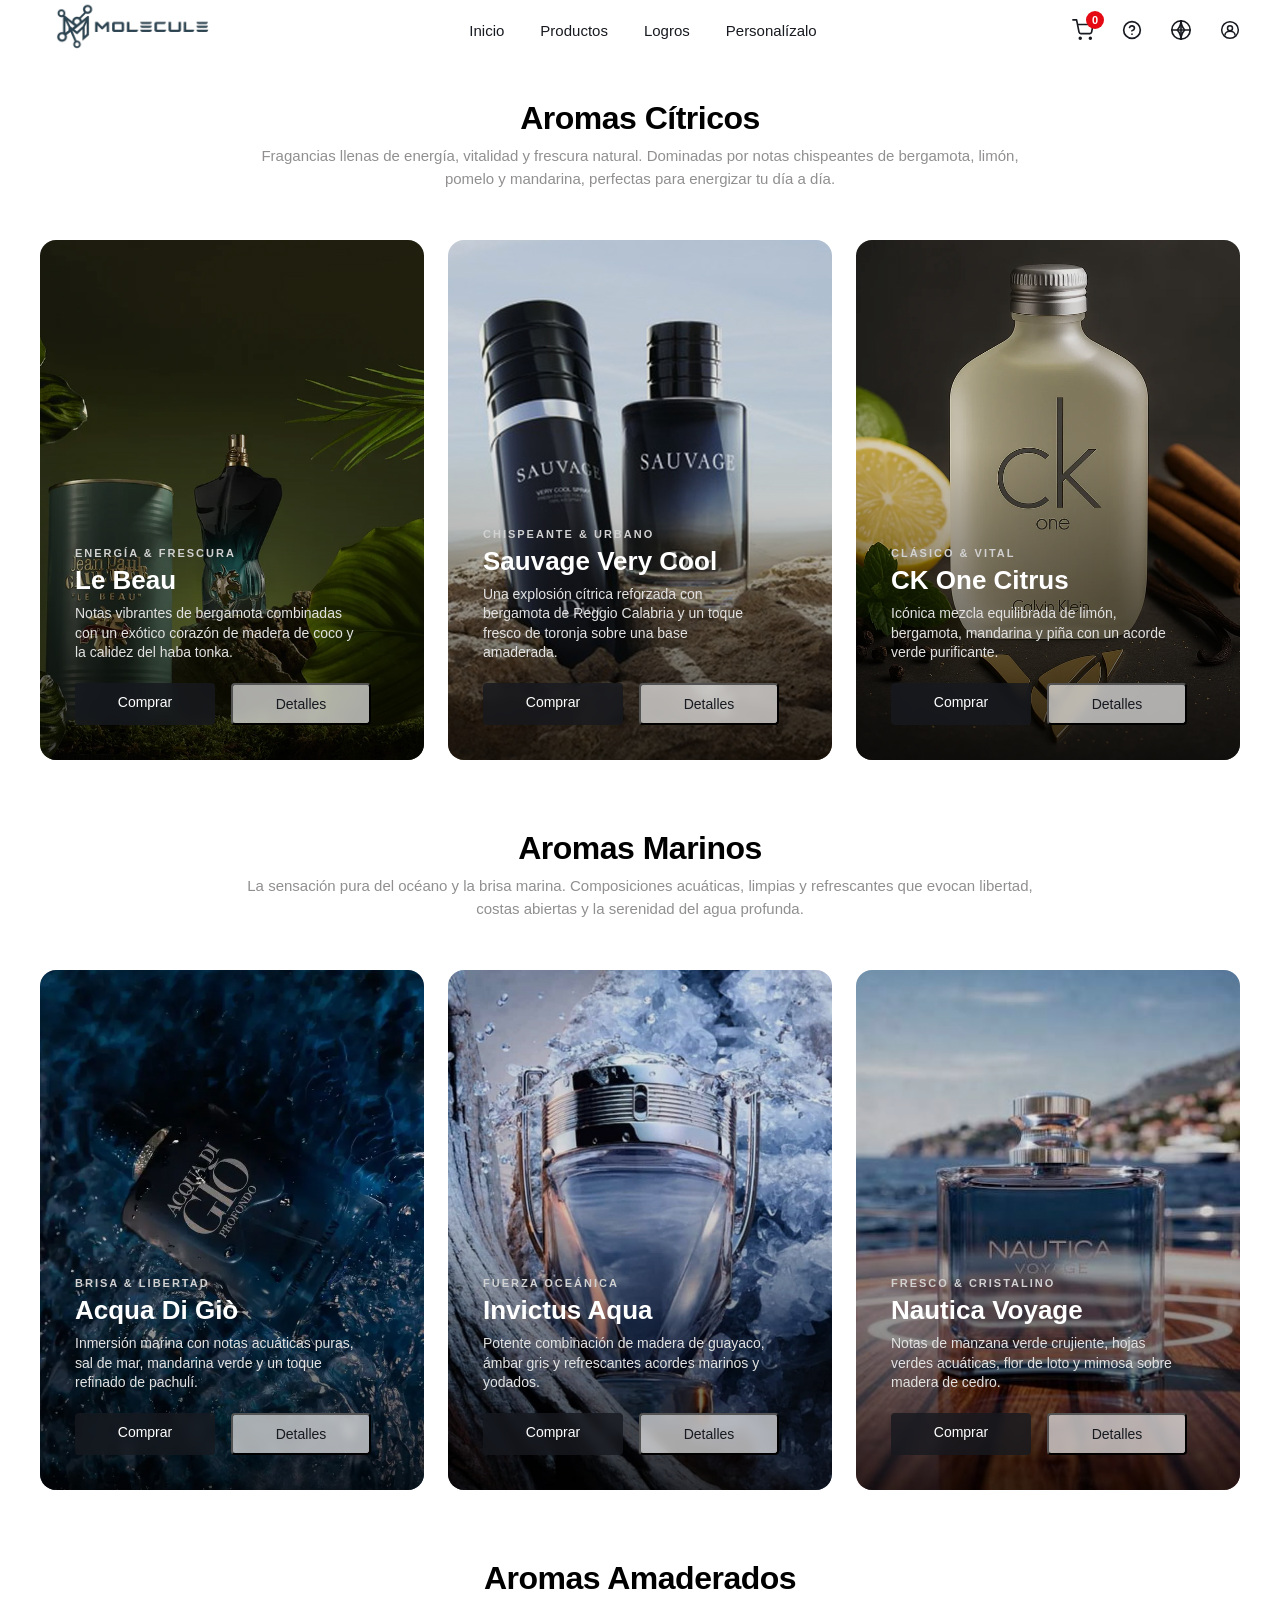
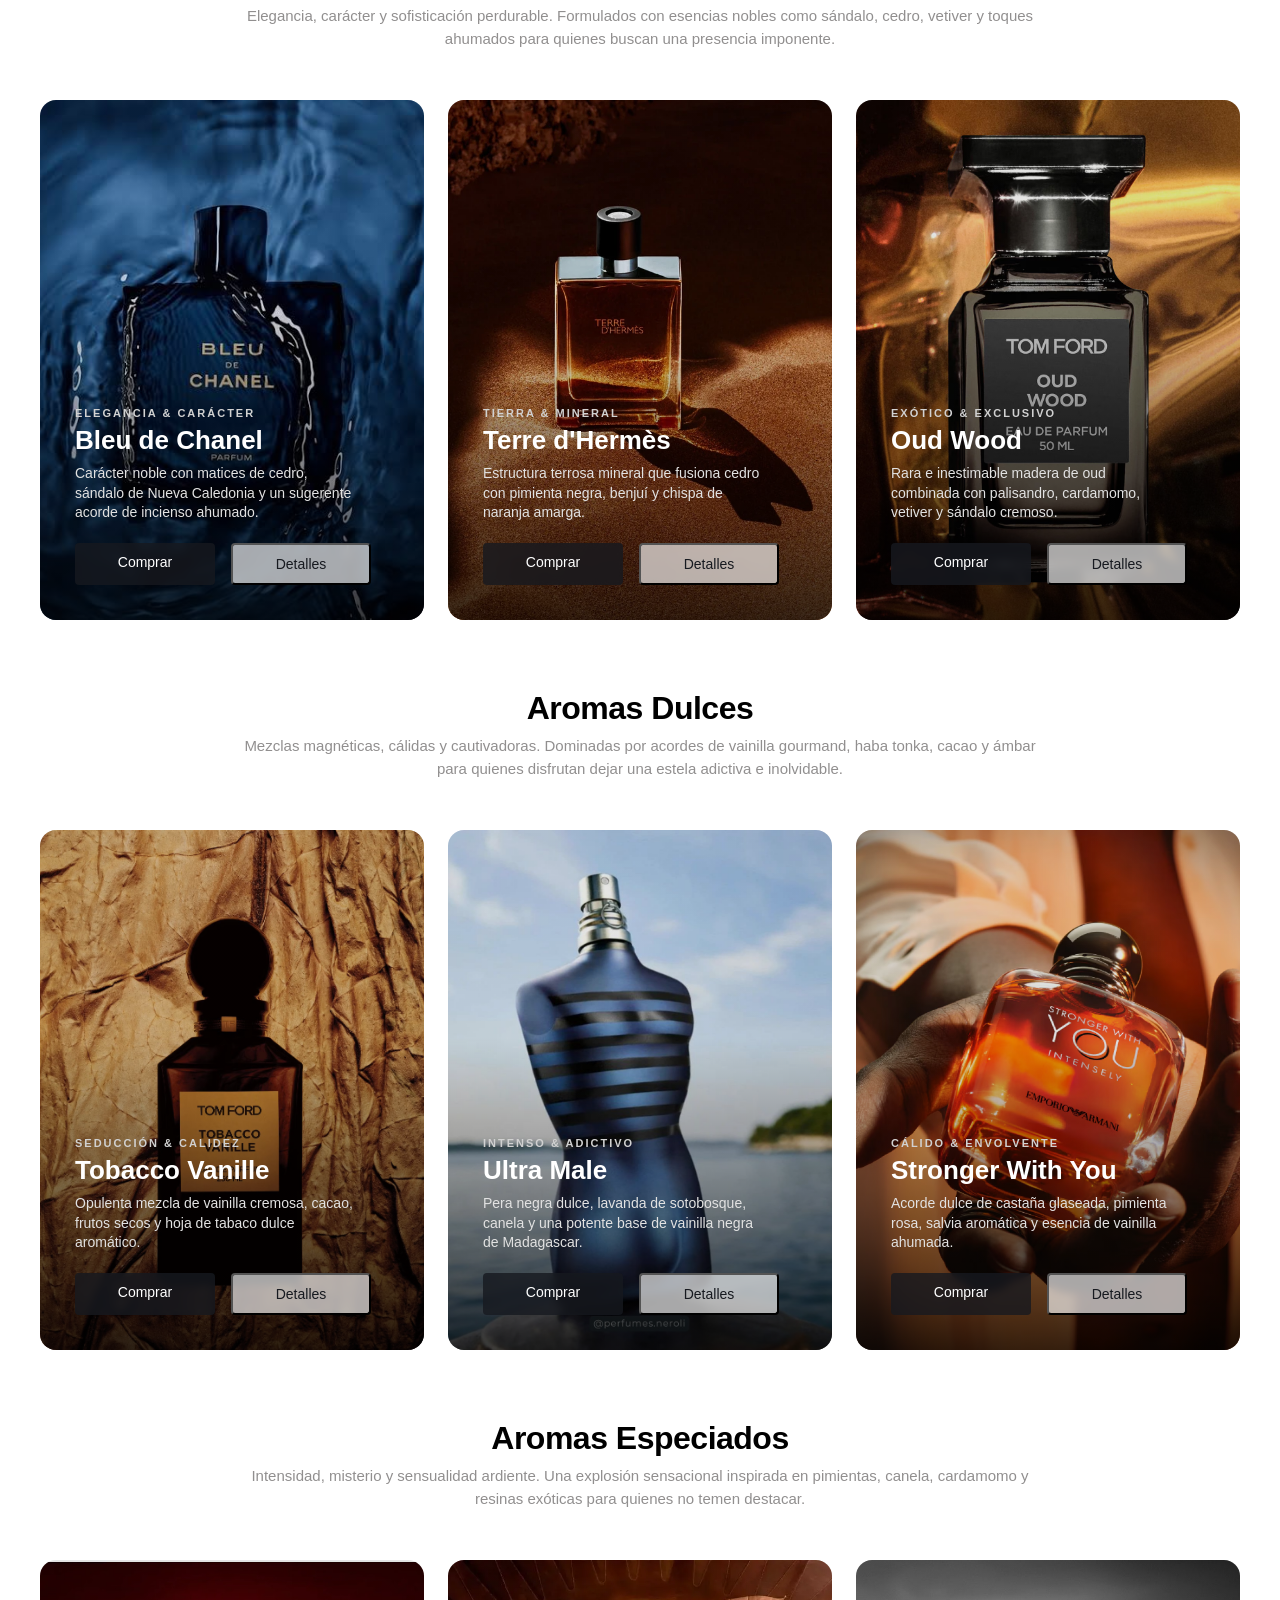
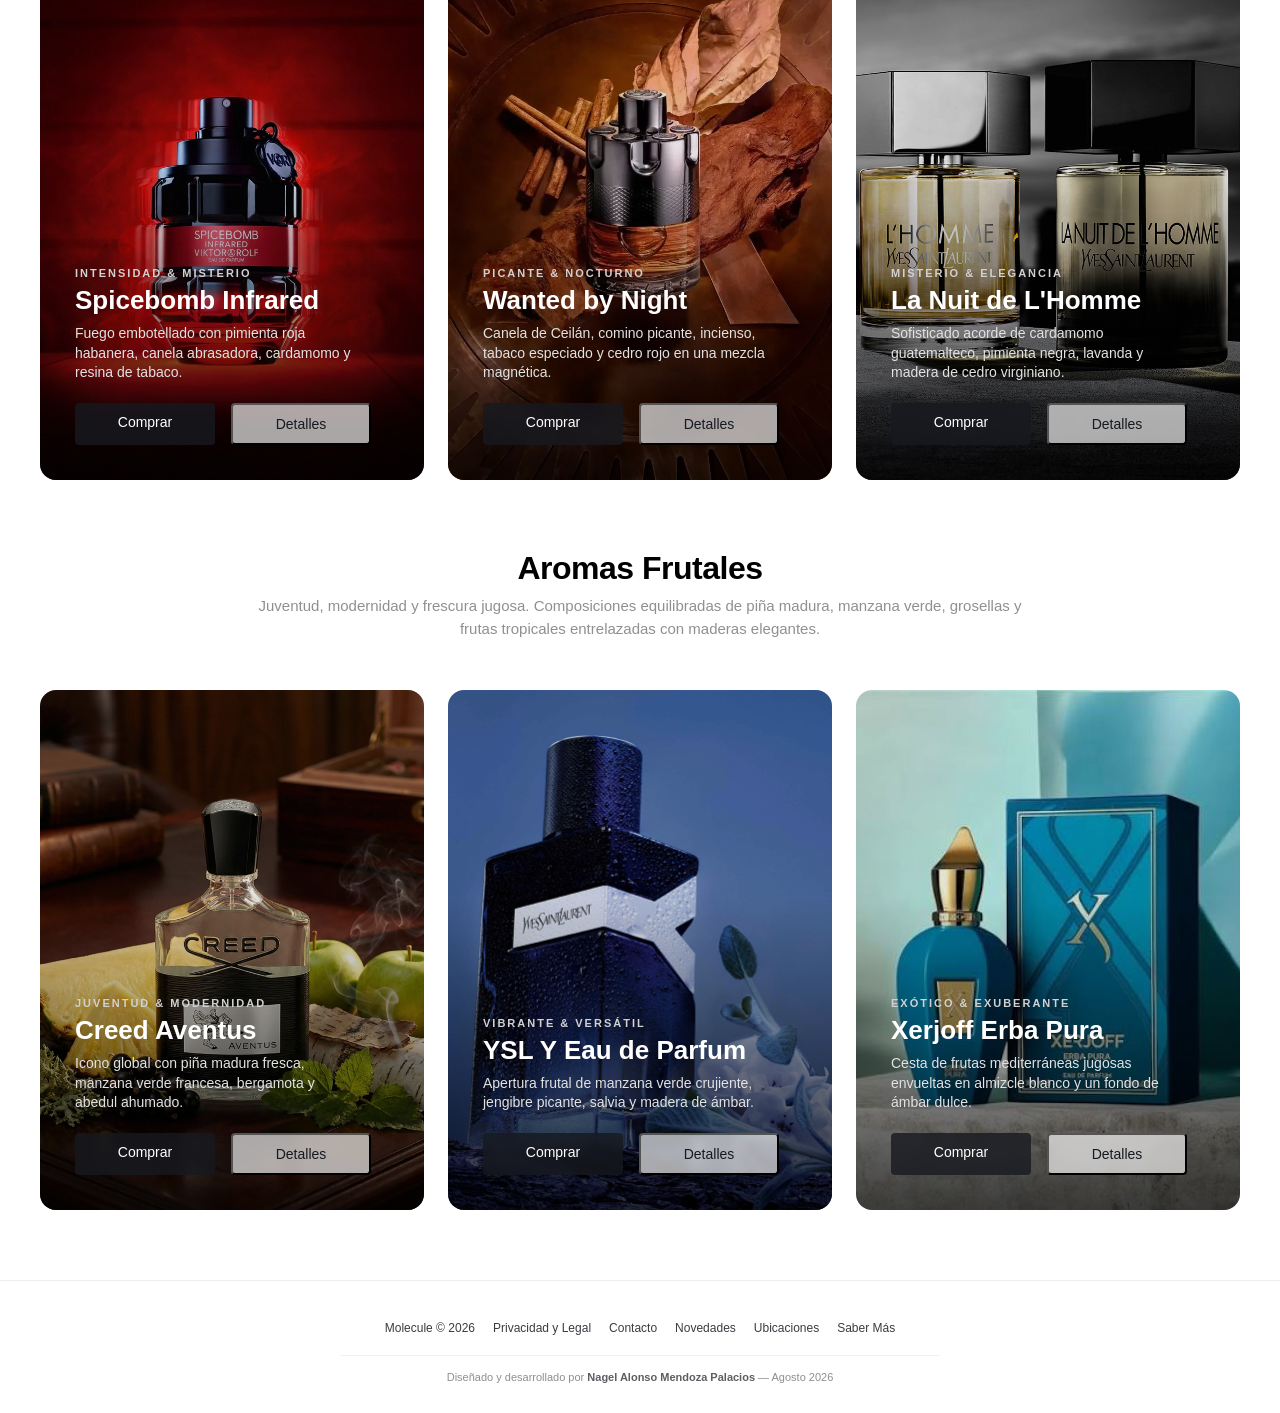
==== productos.html @ fddef4b3 "Add files via upload" ====
<!DOCTYPE html>
<html lang="es">
<head>
    <meta charset="UTF-8">
    <meta name="viewport" content="width=device-width, initial-scale=1.0">
    <title>Productos - Molecule</title>
    <link rel="stylesheet" href="styles.css">
</head>
<body>

<header class="navbar">
    <div class="logo-container">
        <a href="index.html">
            <img src="molecule2.png" alt="Mi Logo" class="logo-img">
        </a>
    </div>

    <nav class="nav-menu">
        <ul>
            <li><a href="index.html">Inicio</a></li>
            <li><a href="productos.html" class="active">Productos</a></li>
            <li><a href="index.html#logros">Logros</a></li>
            <li><a href="index.html#personalízalo">Personalízalo</a></li>
        </ul>
    </nav>

    <div class="navbar-icons">

        <button id="cartIconBtn" class="cart-icon-btn" title="Carrito de Compras">
            <svg viewBox="0 0 24 24" fill="none" stroke="currentColor" stroke-width="1.8" stroke-linecap="round" stroke-linejoin="round">
                <circle cx="9" cy="21" r="1"></circle>
                <circle cx="20" cy="21" r="1"></circle>
                <path d="M1 1h4l2.68 13.39a2 2 0 0 0 2 1.61h9.72a2 2 0 0 0 2-1.61L23 6H6"></path>
            </svg>
            <span id="cartCountBadge" class="cart-badge">0</span>
        </button>

        <a href="#ayuda" class="icon-link" title="Ayuda">
            <svg viewBox="0 0 24 24" fill="none" stroke="currentColor" stroke-width="2" stroke-linecap="round" stroke-linejoin="round">
                <circle cx="12" cy="12" r="10"/>
                <path d="M9.09 9a3 3 0 0 1 5.83 1c0 2-3 3-3 3"/>
                <line x1="12" y1="17" x2="12.01" y2="17"/>
            </svg>
        </a>
        
        <button id="langIconBtn" class="cart-icon-btn" title="Cambiar Idioma">
            <svg viewBox="0 0 24 24" fill="none" stroke="currentColor" stroke-width="1.8" stroke-linecap="round" stroke-linejoin="round">
                <circle cx="12" cy="12" r="10"/>
                <line x1="2" y1="12" x2="22" y2="12"/>
                <line x1="12" y1="2" x2="12" y2="22"/>
                <path d="M12 2a15.3 15.3 0 0 1-4 10 15.3 15.3 0 0 1 4 10"/>
                <path d="M12 2a15.3 15.3 0 0 0 4 10 15.3 15.3 0 0 0-4 10"/>
            </svg>
        </button>
        
        <a href="#cuenta" class="icon-link" title="Mi Cuenta">
            <svg viewBox="0 0 24 24" fill="none" stroke="currentColor" stroke-width="1.8" stroke-linecap="round">
                <circle cx="12" cy="12" r="10"/>
                <circle cx="12" cy="10" r="3"/>
                <path d="M6 18c0-2.5 2.5-4.5 6-4.5s6 2 6 4.5"/>
            </svg>
        </a>
    </div>
</header>

<main class="products-page-main">
    
    <!-- CATEGORÍA 1: CÍTRICOS -->
    <section class="products-section">
        <div class="section-title">
            <h2>Aromas Cítricos</h2>
            <p>Fragancias llenas de energía, vitalidad y frescura natural. Dominadas por notas chispeantes de bergamota, limón, pomelo y mandarina, perfectas para energizar tu día a día.</p>
        </div>

        <div class="products-grid-3">
            <div class="category-card">
                <img src="jpgee.webp" alt="Le Beau" class="card-img">
                <div class="card-content">
                    <span class="card-tag">Energía & Frescura</span>
                    <h3>Le Beau</h3>
                    <p>Notas vibrantes de bergamota combinadas con un exótico corazón de madera de coco y la calidez del haba tonka.</p>
                    <div class="card-buttons">
                        <a href="#comprar" class="btn btn-primary">Comprar</a>
                        <button class="btn btn-secondary js-details-btn">Detalles</button>
                    </div>
                </div>
                <div class="card-details-content">
                    <span class="card-tag">Especificaciones Técnicas</span>
                    <h3>Le Beau</h3>
                    <p>Un viaje olfativo que inicia con la frescura frutal de la bergamota, transitando hacia un corazón de madera de coco, y cerrando con la calidez adictiva del haba tonka.</p>
                    <ul style="list-style: none; padding: 0; color: #e2e2e2; font-size: 14px;">
                        <li>• <strong>Concentración:</strong> Eau de Toilette</li>
                        <li>• <strong>Duración promedio:</strong> 6 a 8 horas</li>
                        <li>• <strong>Estación ideal:</strong> Primavera / Verano</li>
                    </ul>
                </div>
            </div>

            <div class="category-card">
                <img src="sd-p.jpg" alt="Dior Sauvage Very Cool" class="card-img">
                <div class="card-content">
                    <span class="card-tag">Chispeante & Urbano</span>
                    <h3>Sauvage Very Cool</h3>
                    <p>Una explosión cítrica reforzada con bergamota de Reggio Calabria y un toque fresco de toronja sobre una base amaderada.</p>
                    <div class="card-buttons">
                        <a href="#comprar" class="btn btn-primary">Comprar</a>
                        <button class="btn btn-secondary js-details-btn">Detalles</button>
                    </div>
                </div>
                <div class="card-details-content">
                    <span class="card-tag">Especificaciones Técnicas</span>
                    <h3>Sauvage Very Cool Spray</h3>
                    <p>Variación ultra radiante del clásico Sauvage. Destaca por una apertura cítrica dominante y desinhibida con matices pimienta y ambroxan.</p>
                    <ul style="list-style: none; padding: 0; color: #e2e2e2; font-size: 14px;">
                        <li>• <strong>Concentración:</strong> Eau de Toilette</li>
                        <li>• <strong>Duración promedio:</strong> 7 a 8 horas</li>
                        <li>• <strong>Estación ideal:</strong> Días calurosos / Uso casual</li>
                    </ul>
                </div>
            </div>

            <div class="category-card">
                <img src="ckc-p.webp" alt="CK One" class="card-img">
                <div class="card-content">
                    <span class="card-tag">Clásico & Vital</span>
                    <h3>CK One Citrus</h3>
                    <p>Icónica mezcla equilibrada de limón, bergamota, mandarina y piña con un acorde verde purificante.</p>
                    <div class="card-buttons">
                        <a href="#comprar" class="btn btn-primary">Comprar</a>
                        <button class="btn btn-secondary js-details-btn">Detalles</button>
                    </div>
                </div>
                <div class="card-details-content">
                    <span class="card-tag">Especificaciones Técnicas</span>
                    <h3>CK One Citrus Blend</h3>
                    <p>Un estándar mundial de frescura limpia e informal. Transmite pureza inmediata con un equilibrio perfecto entre cítricos y té verde.</p>
                    <ul style="list-style: none; padding: 0; color: #e2e2e2; font-size: 14px;">
                        <li>• <strong>Concentración:</strong> Eau de Toilette</li>
                        <li>• <strong>Duración promedio:</strong> 5 a 7 horas</li>
                        <li>• <strong>Estación ideal:</strong> Verano / Post-entrenamiento</li>
                    </ul>
                </div>
            </div>
        </div>
    </section>

    <!-- CATEGORÍA 2: MARINOS -->
    <section class="products-section">
        <div class="section-title">
            <h2>Aromas Marinos</h2>
            <p>La sensación pura del océano y la brisa marina. Composiciones acuáticas, limpias y refrescantes que evocan libertad, costas abiertas y la serenidad del agua profunda.</p>
        </div>

        <div class="products-grid-3">
            <div class="category-card">
                <img src="aqdg.jpg" alt="Acqua Di Giò" class="card-img">
                <div class="card-content">
                    <span class="card-tag">Brisa & Libertad</span>
                    <h3>Acqua Di Giò</h3>
                    <p>Inmersión marina con notas acuáticas puras, sal de mar, mandarina verde y un toque refinado de pachulí.</p>
                    <div class="card-buttons">
                        <a href="#comprar" class="btn btn-primary">Comprar</a>
                        <button class="btn btn-secondary js-details-btn">Detalles</button>
                    </div>
                </div>
                <div class="card-details-content">
                    <span class="card-tag">Especificaciones Técnicas</span>
                    <h3>Acqua Di Giò Profondo</h3>
                    <p>Una inmersión marina intensa que combina notas acuáticas profundas con esencias aromáticas de romero, lavanda y un fondo elegante de pachulí.</p>
                    <ul style="list-style: none; padding: 0; color: #e2e2e2; font-size: 14px;">
                        <li>• <strong>Concentración:</strong> Eau de Parfum</li>
                        <li>• <strong>Duración promedio:</strong> 7 a 9 horas</li>
                        <li>• <strong>Estación ideal:</strong> Verano / Días Soleados</li>
                    </ul>
                </div>
            </div>

            <div class="category-card">
                <img src="iapr-p.jpg" alt="Invictus Aqua" class="card-img">
                <div class="card-content">
                    <span class="card-tag">Fuerza Oceánica</span>
                    <h3>Invictus Aqua</h3>
                    <p>Potente combinación de madera de guayaco, ámbar gris y refrescantes acordes marinos y yodados.</p>
                    <div class="card-buttons">
                        <a href="#comprar" class="btn btn-primary">Comprar</a>
                        <button class="btn btn-secondary js-details-btn">Detalles</button>
                    </div>
                </div>
                <div class="card-details-content">
                    <span class="card-tag">Especificaciones Técnicas</span>
                    <h3>Invictus Aqua Edition</h3>
                    <p>Una versión cargada de dinamismo atlético que sustituye la densidad dulce del original por brisa salina y granos de violeta.</p>
                    <ul style="list-style: none; padding: 0; color: #e2e2e2; font-size: 14px;">
                        <li>• <strong>Concentración:</strong> Eau de Toilette</li>
                        <li>• <strong>Duración promedio:</strong> 7 a 8 horas</li>
                        <li>• <strong>Estación ideal:</strong> Primavera / Verano</li>
                    </ul>
                </div>
            </div>

            <div class="category-card">
                <img src="nv-p.jfif" alt="Nautica Voyage" class="card-img">
                <div class="card-content">
                    <span class="card-tag">Fresco & Cristalino</span>
                    <h3>Nautica Voyage</h3>
                    <p>Notas de manzana verde crujiente, hojas verdes acuáticas, flor de loto y mimosa sobre madera de cedro.</p>
                    <div class="card-buttons">
                        <a href="#comprar" class="btn btn-primary">Comprar</a>
                        <button class="btn btn-secondary js-details-btn">Detalles</button>
                    </div>
                </div>
                <div class="card-details-content">
                    <span class="card-tag">Especificaciones Técnicas</span>
                    <h3>Nautica Voyage Original</h3>
                    <p>Aroma acuático por excelencia para hombres activos. Ofrece una estela fresca, limpia e inconfundible ideal para el día a día.</p>
                    <ul style="list-style: none; padding: 0; color: #e2e2e2; font-size: 14px;">
                        <li>• <strong>Concentración:</strong> Eau de Toilette</li>
                        <li>• <strong>Duración promedio:</strong> 6 a 8 horas</li>
                        <li>• <strong>Estación ideal:</strong> Días calurosos / Salidas informales</li>
                    </ul>
                </div>
            </div>
        </div>
    </section>

    <!-- CATEGORÍA 3: AMADERADOS -->
    <section class="products-section">
        <div class="section-title">
            <h2>Aromas Amaderados</h2>
            <p>Elegancia, carácter y sofisticación perdurable. Formulados con esencias nobles como sándalo, cedro, vetiver y toques ahumados para quienes buscan una presencia imponente.</p>
        </div>

        <div class="products-grid-3">
            <div class="category-card">
                <img src="cbc.jpg" alt="Bleu de Chanel" class="card-img">
                <div class="card-content">
                    <span class="card-tag">Elegancia & Carácter</span>
                    <h3>Bleu de Chanel</h3>
                    <p>Carácter noble con matices de cedro, sándalo de Nueva Caledonia y un sugerente acorde de incienso ahumado.</p>
                    <div class="card-buttons">
                        <a href="#comprar" class="btn btn-primary">Comprar</a>
                        <button class="btn btn-secondary js-details-btn">Detalles</button>
                    </div>
                </div>
                <div class="card-details-content">
                    <span class="card-tag">Especificaciones Técnicas</span>
                    <h3>Bleu de Chanel Eau de Parfum</h3>
                    <p>Elegancia amaderada refinada de la casa Chanel. Abre con notas chispeantes de pomelo antes de revelar un corazón profundo de cedro, sándalo e incienso.</p>
                    <ul style="list-style: none; padding: 0; color: #e2e2e2; font-size: 14px;">
                        <li>• <strong>Concentración:</strong> Eau de Parfum</li>
                        <li>• <strong>Duración promedio:</strong> 8 a 10 horas</li>
                        <li>• <strong>Estación ideal:</strong> Climas Templados / Noche</li>
                    </ul>
                </div>
            </div>

            <div class="category-card">
                <img src="tdh-p.webp" alt="Terre d'Hermès" class="card-img">
                <div class="card-content">
                    <span class="card-tag">Tierra & Mineral</span>
                    <h3>Terre d'Hermès</h3>
                    <p>Estructura terrosa mineral que fusiona cedro con pimienta negra, benjuí y chispa de naranja amarga.</p>
                    <div class="card-buttons">
                        <a href="#comprar" class="btn btn-primary">Comprar</a>
                        <button class="btn btn-secondary js-details-btn">Detalles</button>
                    </div>
                </div>
                <div class="card-details-content">
                    <span class="card-tag">Especificaciones Técnicas</span>
                    <h3>Terre d'Hermès Pure Parfum</h3>
                    <p>Metáfora sobre la materia y su metamorfosis. Una fragancia que expresa la fuerza amaderada del cedro mezclada con notas minerales de pedernal.</p>
                    <ul style="list-style: none; padding: 0; color: #e2e2e2; font-size: 14px;">
                        <li>• <strong>Concentración:</strong> Pure Parfum</li>
                        <li>• <strong>Duración promedio:</strong> 9 a 11 horas</li>
                        <li>• <strong>Estación ideal:</strong> Otoño / Eventos Formales</li>
                    </ul>
                </div>
            </div>

            <div class="category-card">
                <img src="tfow-p.avif" alt="Tom Ford Oud Wood" class="card-img">
                <div class="card-content">
                    <span class="card-tag">Exótico & Exclusivo</span>
                    <h3>Oud Wood</h3>
                    <p>Rara e inestimable madera de oud combinada con palisandro, cardamomo, vetiver y sándalo cremoso.</p>
                    <div class="card-buttons">
                        <a href="#comprar" class="btn btn-primary">Comprar</a>
                        <button class="btn btn-secondary js-details-btn">Detalles</button>
                    </div>
                </div>
                <div class="card-details-content">
                    <span class="card-tag">Especificaciones Técnicas</span>
                    <h3>Tom Ford Oud Wood</h3>
                    <p>Uno de los ingredientes más raros y valiosos del mundo de la perfumería. El humo ahumado del Oud envuelve el espacio con una distinción incomparable.</p>
                    <ul style="list-style: none; padding: 0; color: #e2e2e2; font-size: 14px;">
                        <li>• <strong>Concentración:</strong> Eau de Parfum (Nicho)</li>
                        <li>• <strong>Duración promedio:</strong> 8 a 10 horas</li>
                        <li>• <strong>Estación ideal:</strong> Invierno / Noche</li>
                    </ul>
                </div>
            </div>
        </div>
    </section>

    <!-- CATEGORÍA 4: DULCES / ORIENTALES -->
    <section class="products-section">
        <div class="section-title">
            <h2>Aromas Dulces</h2>
            <p>Mezclas magnéticas, cálidas y cautivadoras. Dominadas por acordes de vainilla gourmand, haba tonka, cacao y ámbar para quienes disfrutan dejar una estela adictiva e inolvidable.</p>
        </div>

        <div class="products-grid-3">
            <div class="category-card">
                <img src="tftv.webp" alt="Tobacco Vanille" class="card-img">
                <div class="card-content">
                    <span class="card-tag">Seducción & Calidez</span>
                    <h3>Tobacco Vanille</h3>
                    <p>Opulenta mezcla de vainilla cremosa, cacao, frutos secos y hoja de tabaco dulce aromático.</p>
                    <div class="card-buttons">
                        <a href="#comprar" class="btn btn-primary">Comprar</a>
                        <button class="btn btn-secondary js-details-btn">Detalles</button>
                    </div>
                </div>
                <div class="card-details-content">
                    <span class="card-tag">Especificaciones Técnicas</span>
                    <h3>Tobacco Vanille Private Blend</h3>
                    <p>Una interpretación moderna de un club de caballeros inglés. Vainilla aterciopelada y tabaco dulce que generan una experiencia reconfortante y magnética.</p>
                    <ul style="list-style: none; padding: 0; color: #e2e2e2; font-size: 14px;">
                        <li>• <strong>Concentración:</strong> Eau de Parfum (Nicho)</li>
                        <li>• <strong>Duración promedio:</strong> 10 a 12 horas</li>
                        <li>• <strong>Estación ideal:</strong> Otoño / Invierno</li>
                    </ul>
                </div>
            </div>

            <div class="category-card">
                <img src="jpgum-p.jpg" alt="Ultramale" class="card-img">
                <div class="card-content">
                    <span class="card-tag">Intenso & Adictivo</span>
                    <h3>Ultra Male</h3>
                    <p>Pera negra dulce, lavanda de sotobosque, canela y una potente base de vainilla negra de Madagascar.</p>
                    <div class="card-buttons">
                        <a href="#comprar" class="btn btn-primary">Comprar</a>
                        <button class="btn btn-secondary js-details-btn">Detalles</button>
                    </div>
                </div>
                <div class="card-details-content">
                    <span class="card-tag">Especificaciones Técnicas</span>
                    <h3>Jean Paul Gaultier Ultra Male</h3>
                    <p>Un aroma diseñado para llamar la atención en la noche. La combinación de fruta confitada y vainilla crea una proyección sin igual.</p>
                    <ul style="list-style: none; padding: 0; color: #e2e2e2; font-size: 14px;">
                        <li>• <strong>Concentración:</strong> Eau de Toilette Intense</li>
                        <li>• <strong>Duración promedio:</strong> 9 a 11 horas</li>
                        <li>• <strong>Estación ideal:</strong> Fiestas / Climas fríos</li>
                    </ul>
                </div>
            </div>

            <div class="category-card">
                <img src="swyi-p.avif" alt="Stronger With You" class="card-img">
                <div class="card-content">
                    <span class="card-tag">Cálido & Envolvente</span>
                    <h3>Stronger With You</h3>
                    <p>Acorde dulce de castaña glaseada, pimienta rosa, salvia aromática y esencia de vainilla ahumada.</p>
                    <div class="card-buttons">
                        <a href="#comprar" class="btn btn-primary">Comprar</a>
                        <button class="btn btn-secondary js-details-btn">Detalles</button>
                    </div>
                </div>
                <div class="card-details-content">
                    <span class="card-tag">Especificaciones Técnicas</span>
                    <h3>Emporio Armani Stronger With You</h3>
                    <p>Perfume juvenil, moderno y sumamente reconfortante. Destaca por su equilibrio entre especias suaves y la dulzura de la castaña caramelizada.</p>
                    <ul style="list-style: none; padding: 0; color: #e2e2e2; font-size: 14px;">
                        <li>• <strong>Concentración:</strong> Eau de Toilette</li>
                        <li>• <strong>Duración promedio:</strong> 8 a 10 horas</li>
                        <li>• <strong>Estación ideal:</strong> Citas / Otoño</li>
                    </ul>
                </div>
            </div>
        </div>
    </section>

    <!-- CATEGORÍA 5: ESPECIADOS -->
    <section class="products-section">
        <div class="section-title">
            <h2>Aromas Especiados</h2>
            <p>Intensidad, misterio y sensualidad ardiente. Una explosión sensacional inspirada en pimientas, canela, cardamomo y resinas exóticas para quienes no temen destacar.</p>
        </div>

        <div class="products-grid-3">
            <div class="category-card">
                <img src="vrsi.jpg" alt="Spicebomb Infrared" class="card-img">
                <div class="card-content">
                    <span class="card-tag">Intensidad & Misterio</span>
                    <h3>Spicebomb Infrared</h3>
                    <p>Fuego embotellado con pimienta roja habanera, canela abrasadora, cardamomo y resina de tabaco.</p>
                    <div class="card-buttons">
                        <a href="#comprar" class="btn btn-primary">Comprar</a>
                        <button class="btn btn-secondary js-details-btn">Detalles</button>
                    </div>
                </div>
                <div class="card-details-content">
                    <span class="card-tag">Especificaciones Técnicas</span>
                    <h3>Spicebomb Infrared EDP</h3>
                    <p>Un estallido ardiente diseñado para destacar. Su composición une la intensidad abrasadora de la pimienta roja habanera y la canela con un sutil fondo masculino de tabaco.</p>
                    <ul style="list-style: none; padding: 0; color: #e2e2e2; font-size: 14px;">
                        <li>• <strong>Concentración:</strong> Eau de Parfum</li>
                        <li>• <strong>Duración promedio:</strong> 7 a 9 horas</li>
                        <li>• <strong>Estación ideal:</strong> Noches de Cita / Climas Fríos</li>
                    </ul>
                </div>
            </div>

            <div class="category-card">
                <img src="awbn-p.webp" alt="Wanted by Night" class="card-img">
                <div class="card-content">
                    <span class="card-tag">Picante & Nocturno</span>
                    <h3>Wanted by Night</h3>
                    <p>Canela de Ceilán, comino picante, incienso, tabaco especiado y cedro rojo en una mezcla magnética.</p>
                    <div class="card-buttons">
                        <a href="#comprar" class="btn btn-primary">Comprar</a>
                        <button class="btn btn-secondary js-details-btn">Detalles</button>
                    </div>
                </div>
                <div class="card-details-content">
                    <span class="card-tag">Especificaciones Técnicas</span>
                    <h3>Azzaro Wanted by Night</h3>
                    <p>Una fragancia amaderada-especiada extremadamente seductora. La canela domina el inicio abriendo paso a notas de cuero y resinas cálidas.</p>
                    <ul style="list-style: none; padding: 0; color: #e2e2e2; font-size: 14px;">
                        <li>• <strong>Concentración:</strong> Eau de Parfum</li>
                        <li>• <strong>Duración promedio:</strong> 8 a 10 horas</li>
                        <li>• <strong>Estación ideal:</strong> Noche / Invierno</li>
                    </ul>
                </div>
            </div>

            <div class="category-card">
                <img src="lndlh-p.jpg" alt="La Nuit de L'Homme" class="card-img">
                <div class="card-content">
                    <span class="card-tag">Misterio & Elegancia</span>
                    <h3>La Nuit de L'Homme</h3>
                    <p>Sofisticado acorde de cardamomo guatemalteco, pimienta negra, lavanda y madera de cedro virginiano.</p>
                    <div class="card-buttons">
                        <a href="#comprar" class="btn btn-primary">Comprar</a>
                        <button class="btn btn-secondary js-details-btn">Detalles</button>
                    </div>
                </div>
                <div class="card-details-content">
                    <span class="card-tag">Especificaciones Técnicas</span>
                    <h3>Yves Saint Laurent La Nuit de L'Homme</h3>
                    <p>El rey indiscutible de las fragancias de seducción íntima. El cardamomo proyecta un aura misteriosa y envolvente que despierta curiosidad.</p>
                    <ul style="list-style: none; padding: 0; color: #e2e2e2; font-size: 14px;">
                        <li>• <strong>Concentración:</strong> Eau de Toilette</li>
                        <li>• <strong>Duración promedio:</strong> 6 a 7 horas</li>
                        <li>• <strong>Estación ideal:</strong> Citas románticas / Noche</li>
                    </ul>
                </div>
            </div>
        </div>
    </section>

    <!-- CATEGORÍA 6: FRUTALES -->
    <section class="products-section">
        <div class="section-title">
            <h2>Aromas Frutales</h2>
            <p>Juventud, modernidad y frescura jugosa. Composiciones equilibradas de piña madura, manzana verde, grosellas y frutas tropicales entrelazadas con maderas elegantes.</p>
        </div>

        <div class="products-grid-3">
            <div class="category-card">
                <img src="caedp.webp" alt="Creed Aventus" class="card-img">
                <div class="card-content">
                    <span class="card-tag">Juventud & Modernidad</span>
                    <h3>Creed Aventus</h3>
                    <p>Icono global con piña madura fresca, manzana verde francesa, bergamota y abedul ahumado.</p>
                    <div class="card-buttons">
                        <a href="#comprar" class="btn btn-primary">Comprar</a>
                        <button class="btn btn-secondary js-details-btn">Detalles</button>
                    </div>
                </div>
                <div class="card-details-content">
                    <span class="card-tag">Especificaciones Técnicas</span>
                    <h3>Creed Aventus Original</h3>
                    <p>La fragancia frutal madura más aclamada del mundo. Se presenta con una icónica inyección de piña madura fresca y un sofisticado fondo ahumado.</p>
                    <ul style="list-style: none; padding: 0; color: #e2e2e2; font-size: 14px;">
                        <li>• <strong>Concentración:</strong> Eau de Parfum (Premium)</li>
                        <li>• <strong>Duración promedio:</strong> 8 a 10 horas</li>
                        <li>• <strong>Estación ideal:</strong> Todo el Año / Versátil</li>
                    </ul>
                </div>
            </div>

            <div class="category-card">
                <img src="yedp-p.jpg" alt="YSL Y Eau de Parfum" class="card-img">
                <div class="card-content">
                    <span class="card-tag">Vibrante & Versátil</span>
                    <h3>YSL Y Eau de Parfum</h3>
                    <p>Apertura frutal de manzana verde crujiente, jengibre picante, salvia y madera de ámbar.</p>
                    <div class="card-buttons">
                        <a href="#comprar" class="btn btn-primary">Comprar</a>
                        <button class="btn btn-secondary js-details-btn">Detalles</button>
                    </div>
                </div>
                <div class="card-details-content">
                    <span class="card-tag">Especificaciones Técnicas</span>
                    <h3>YSL Y Eau de Parfum</h3>
                    <p>Una fragancia azul ultra moderna donde la fruta adquiere un perfil limpio, electrizante y masculino de larga duración.</p>
                    <ul style="list-style: none; padding: 0; color: #e2e2e2; font-size: 14px;">
                        <li>• <strong>Concentración:</strong> Eau de Parfum</li>
                        <li>• <strong>Duración promedio:</strong> 9 a 10 horas</li>
                        <li>• <strong>Estación ideal:</strong> Todo el año / Oficina o Noche</li>
                    </ul>
                </div>
            </div>

            <div class="category-card">
                <img src="xep-p.jfif" alt="Erba Pura" class="card-img">
                <div class="card-content">
                    <span class="card-tag">Exótico & Exuberante</span>
                    <h3>Xerjoff Erba Pura</h3>
                    <p>Cesta de frutas mediterráneas jugosas envueltas en almizcle blanco y un fondo de ámbar dulce.</p>
                    <div class="card-buttons">
                        <a href="#comprar" class="btn btn-primary">Comprar</a>
                        <button class="btn btn-secondary js-details-btn">Detalles</button>
                    </div>
                </div>
                <div class="card-details-content">
                    <span class="card-tag">Especificaciones Técnicas</span>
                    <h3>Xerjoff Erba Pura</h3>
                    <p>Una sinfonía frutal exuberante y potente. Extrae la esencia pura de frutas de Sicilia creando un aura inolvidable y duradera.</p>
                    <ul style="list-style: none; padding: 0; color: #e2e2e2; font-size: 14px;">
                        <li>• <strong>Concentración:</strong> Eau de Parfum (Nicho)</li>
                        <li>• <strong>Duración promedio:</strong> 12+ horas</li>
                        <li>• <strong>Estación ideal:</strong> Primavera / Verano / Eventos</li>
                    </ul>
                </div>
            </div>
        </div>
    </section>

</main>

<footer class="site-footer">
    <div class="footer-navigation">
        <span>Molecule © 2026</span>
        <a href="#">Privacidad y Legal</a>
        <a href="#">Contacto</a>
        <a href="#">Novedades</a>
        <a href="#">Ubicaciones</a>
        <a href="#">Saber Más</a>
    </div>

    <div class="footer-credits">
        <p>Diseñado y desarrollado por <strong>Nagel Alonso Mendoza Palacios</strong> — Agosto 2026</p>
    </div>
</footer>

<!-- MODAL DE AYUDA Y SOPORTE -->
<div id="helpModal" class="modal-overlay">
    <div class="modal-container help-modal-container">
        <button class="modal-close-btn" id="closeHelpModal">&times;</button>
        
        <div class="help-header">
            <h2>¿En qué podemos ayudarte?</h2>
            <p>Resuelve tus dudas sobre nuestras fragancias o contacta a nuestro equipo.</p>
        </div>

        <div class="help-content">
            <div class="faq-accordion">
                <details class="faq-item">
                    <summary>¿Cómo elijo la fragancia adecuada para mi pH?</summary>
                    <p>Nuestras moléculas sintéticas como Iso E Super reaccionan único en cada piel. Te sugerimos probar el Discovery Set o revisar las notas aromáticas de cada producto.</p>
                </details>

                <details class="faq-item">
                    <summary>¿Cuáles son los tiempos de envío?</summary>
                    <p>Los envíos estándar toman de 2 a 4 días hábiles. Contamos con envío express el mismo día para zonas seleccionadas.</p>
                </details>

                <details class="faq-item">
                    <summary>¿Tienen política de devoluciones?</summary>
                    <p>Si la botella no ha sido abierta ni retirada de su sellado original, dispones de 14 días para solicitar un cambio o reembolso.</p>
                </details>
            </div>

            <hr class="help-divider">

            <div class="help-contact-options">
                <h4>¿Aún tienes dudas? Contacta con nosotros:</h4>
                <div class="contact-buttons">
                    <a href="https://wa.me/1234567890" target="_blank" class="contact-btn whatsapp-btn">
                        💬 Atención por WhatsApp
                    </a>
                    <a href="mailto:soporte@moleculeperfumes.com" class="contact-btn email-btn">
                        ✉️ Enviar un Correo
                    </a>
                </div>
            </div>
        </div>
    </div>
</div>

<!-- MODAL SELECCIONAR IDIOMA -->
<div id="langModal" class="modal-overlay">
    <div class="modal-container help-modal-container" style="max-width: 400px; text-align: center;">
        <button class="modal-close-btn" id="closeLangModal">&times;</button>
        <div class="help-header">
            <h2>Seleccionar Idioma</h2>
            <p>Elige tu idioma preferido para navegar en Molecule</p>
        </div>
        <div style="margin-top: 20px; display: flex; justify-content: center;">
            <div id="google_translate_element"></div>
        </div>
    </div>
</div>

<script src="script.js"></script>

<!-- Script oficial de Google Translate -->
<script type="text/javascript">
function googleTranslateElementInit() {
  new google.translate.TranslateElement({
    pageLanguage: 'es',
    includedLanguages: 'en,fr,de,it,pt,es',
    layout: google.translate.TranslateElement.InlineLayout.SIMPLE,
    autoDisplay: false
  }, 'google_translate_element');
}
</script>
<script type="text/javascript" src="//translate.google.com/translate_a/element.js?cb=googleTranslateElementInit"></script>

</body>
</html>
---- styles.css ----
* {
    margin: 0;
    padding: 0;
    box-sizing: border-box;
    font-family: 'Segoe UI', Roboto, Helvetica, Arial, sans-serif;
}

body {
    background-color: #ffffff;
    color: #ffffff;
    overflow-x: hidden;
}

.navbar {
    display: flex;
    justify-content: space-between;
    align-items: center;
    padding: 0 40px;
    height: 60px;
    position: fixed;
    top: 0;
    width: 100%;
    z-index: 1000;
    background-color: rgba(255, 255, 255, 0.85);
    backdrop-filter: blur(10px);
}

.logo-container {
    min-width: 140px;
}

.logo-container .logo-img {
    height: 120px;
    display: block;
}

.nav-menu ul {
    display: flex;
    list-style: none;
    gap: 4px;
}

.nav-menu ul li a {
    color: #171a20;
    text-decoration: none;
    font-weight: 500;
    font-size: 15px;
    padding: 8px 16px;
    border-radius: 4px;
    display: inline-block;
    transition: background-color 0.25s ease, color 0.25s ease;
}

.nav-menu ul li a:hover {
    background-color: rgba(0, 0, 0, 0.05);
    color: #000000;
}

.navbar-icons {
    display: flex;
    gap: 22px;
    align-items: center;
    justify-content: flex-end;
    min-width: 140px;
}

.icon-link {
    color: #171a20;
    display: flex;
    align-items: center;
    text-decoration: none;
    transition: color 0.25s ease, transform 0.2s ease;
}

.icon-link svg {
    width: 20px;
    height: 20px;
}

.icon-link:hover {
    color: #5c5e62;
    transform: scale(1.05);
}

.banner-container {
    position: relative;
    width: 100%;
    height: 100vh;
    overflow: hidden;
    background-color: #000;
}

.slide {
    position: absolute;
    top: 0;
    left: 0;
    width: 100%;
    height: 100%;
    opacity: 0;
    visibility: hidden;
    transition: opacity 0.6s ease-in-out;
    z-index: 1;
}

.slide.active {
    opacity: 1;
    visibility: visible;
    z-index: 2;
}

.slide-img {
    width: 100%;
    height: 100%;
    object-fit: cover;
}

.slide::after {
    content: '';
    position: absolute;
    top: 0;
    left: 0;
    width: 100%;
    height: 100%;
    background: rgba(0, 0, 0, 0.25);
    z-index: 2;
}

.legend {
    position: absolute;
    top: 15%;
    left: 50%;
    transform: translateX(-50%);
    text-align: center;
    z-index: 3;
    width: 90%;
    max-width: 600px;
}

.legend h1 {
    font-size: 40px;
    font-weight: 600;
    margin-bottom: 8px;
    letter-spacing: 0.5px;
    color: #ffffff;
    text-shadow: 0 2px 10px rgba(0, 0, 0, 0.5), 0 1px 3px rgba(0, 0, 0, 0.3);
}

.legend p {
    font-size: 16px;
    color: #ffffff;
    text-shadow: 0 1px 5px rgba(0, 0, 0, 0.5);
}

.carousel-arrow {
    position: absolute;
    top: 50%;
    transform: translateY(-50%);
    width: 40px;
    height: 40px;
    background-color: rgba(244, 244, 244, 0.85);
    border: none;
    border-radius: 6px;
    cursor: pointer;
    display: flex;
    align-items: center;
    justify-content: center;
    color: #171a20;
    z-index: 10;
    transition: background-color 0.2s ease, transform 0.1s ease;
}

.carousel-arrow:hover { background-color: rgba(225, 225, 225, 0.95); }
.carousel-arrow:active { transform: translateY(-50%) scale(0.95); }
.prev-arrow { left: 20px; }
.next-arrow { right: 20px; }
.carousel-arrow svg { width: 16px; height: 16px; }

.carousel-dots {
    position: absolute;
    bottom: 30px;
    left: 50%;
    transform: translateX(-50%);
    display: flex;
    gap: 10px;
    z-index: 10;
}

.dot {
    width: 8px;
    height: 8px;
    background-color: rgba(255, 255, 255, 0.4);
    border-radius: 50%;
    cursor: pointer;
    transition: background-color 0.25s ease;
}

.dot.active { background-color: #ffffff; }

.categories-carousel-section {
    position: relative;
    width: 100%;
    background-color: #ffffff;
    padding: 60px 80px;
    display: flex;
    flex-direction: column;
    align-items: center;
}

.section-title {
    text-align: center;
    margin-bottom: 50px;
}

.section-title h2 {
    font-size: 34px;
    color: #171a20;
    font-weight: 600;
    letter-spacing: -0.5px;
    margin-bottom: 10px;
}

.section-title p {
    color: #5c5e62;
    font-size: 16px;
}

.categories-container {
    position: relative;
    width: 100%;
    max-width: 1400px;
    height: 580px;
}

.cat-slide {
    position: absolute;
    top: 0;
    left: 0;
    width: 100%;
    height: 100%;
    opacity: 0;
    visibility: hidden;
    transition: opacity 0.6s ease-in-out;
    z-index: 1;
}

.cat-slide.active {
    opacity: 1;
    visibility: visible;
    z-index: 2;
}

.cards-grid-double {
    display: grid;
    grid-template-columns: repeat(2, 1fr);
    gap: 24px;
    height: 100%;
}

.category-card {
    position: relative;
    height: 100%;
    border-radius: 14px;
    overflow: hidden;
    background-color: #f4f4f4;
    transition: transform 0.3s cubic-bezier(0.25, 0.8, 0.25, 1), 
                box-shadow 0.3s cubic-bezier(0.25, 0.8, 0.25, 1),
                outline 0.3s ease;
}

.category-card .card-img {
    width: 100%;
    height: 100%;
    object-fit: cover;
    transition: transform 0.5s ease;
}

.category-card:hover .card-img {
    transform: scale(1.02);
}

.category-card::after {
    content: '';
    position: absolute;
    top: 0;
    left: 0;
    width: 100%;
    height: 100%;
    background: linear-gradient(to bottom, rgba(0,0,0,0.1) 40%, rgba(0,0,0,0.75) 100%);
    z-index: 1;
}

.card-content {
    position: absolute;
    bottom: 0;
    left: 0;
    width: 100%;
    padding: 35px;
    box-sizing: border-box;
    z-index: 2;
    color: #ffffff;
}

.card-tag {
    font-size: 11px;
    text-transform: uppercase;
    letter-spacing: 2px;
    color: #d1d1d1;
    font-weight: 700;
    display: block;
    margin-bottom: 6px;
}

.card-content h3 {
    font-size: 26px;
    font-weight: 600;
    margin-bottom: 8px;
}

.card-content p {
    font-size: 14px;
    line-height: 1.4;
    color: #e2e2e2;
    margin-bottom: 20px;
    max-width: 90%;
}

.card-buttons {
    display: flex;
    gap: 16px;
    position: relative;
    z-index: 2;
}

.card-buttons .btn {
    padding: 11px 24px;
    font-size: 14px;
    font-weight: 500;
    border-radius: 4px;
    text-decoration: none;
    text-align: center;
    transition: all 0.2s ease;
    flex: 1;
    max-width: 140px;
}

.btn-primary {
    background-color: rgba(23, 26, 32, 0.8);
    color: #ffffff;
    backdrop-filter: blur(4px);
}

.btn-primary:hover { background-color: rgba(23, 26, 32, 0.95); }

.btn-secondary {
    background-color: rgba(255, 255, 255, 0.65);
    color: #171a20;
    backdrop-filter: blur(4px);
}

.btn-secondary:hover { background-color: rgba(255, 255, 255, 0.85); }

.btn-cat-link {
    position: absolute;
    right: 35px;
    bottom: 35px;
    z-index: 5;
    color: #ffffff;
    text-decoration: none;
    font-size: 13px;
    font-weight: 500;
    padding: 10px 16px;
    background: rgba(255, 255, 255, 0.15);
    border-radius: 4px;
    backdrop-filter: blur(4px);
    transition: background 0.3s ease;
}

.btn-cat-link:hover {
    background: rgba(255, 255, 255, 0.3);
}

.cat-arrow {
    position: absolute;
    top: 50%;
    transform: translateY(-50%);
    width: 44px;
    height: 44px;
    background-color: #bbbaba !important;
    border: none;
    border-radius: 8px;
    cursor: pointer;
    display: flex;
    align-items: center;
    justify-content: center;
    color: #171a20;
    z-index: 10;
    box-shadow: 0 2px 8px rgba(0,0,0,0.1);
    transition: background-color 0.2s, transform 0.1s;
}

.cat-arrow:hover {
    background-color: #d0d0d0 !important;
}
.cat-prev-arrow { 
    left: -60px !important; 
}
.cat-next-arrow { 
    right: -60px !important; 
}

.cat-arrow svg {
    width: 18px;
    height: 18px;
}

.categories-dots {
    display: flex;
    gap: 12px;
    margin-top: 35px;
}

.cat-dot {
    width: 10px;
    height: 10px;
    background-color: #cdcdcd;
    border-radius: 50%;
    cursor: pointer;
    transition: all 0.3s cubic-bezier(0.4, 0, 0.2, 1);
}

.cat-dot.active {
    background-color: #171a20;
    width: 24px;
    border-radius: 5px;
    transform: scale(1);
}

@media (max-width: 800px) {
    .categories-container { height: auto; }
    .cat-slide { position: relative; opacity: 1; visibility: visible; display: none; }
    .cat-slide.active { display: block; }
    .cards-grid-double { grid-template-columns: 1fr; gap: 20px; }
    .category-card { height: 450px; }
    .cat-prev-arrow { left: 10px; }
    .cat-next-arrow { right: 10px; }
}

.category-card .card-details-content {
    display: flex;
    flex-direction: column;
    justify-content: center;
    position: absolute;
    top: 0;
    left: 0;
    width: 100%;
    height: 100%;
    z-index: 20;
    background-color: #121212;
    padding: 25px;
    box-sizing: border-box;
    border-radius: inherit;
    opacity: 0;
    visibility: hidden;
    transform: translateY(10px);
    transition: opacity 0.35s ease, 
                transform 0.35s cubic-bezier(0.25, 0.8, 0.25, 1), 
                visibility 0.35s;
}

.category-card.show-external-details .card-details-content {
    opacity: 1;
    visibility: visible;
    transform: translateY(0);
}

.category-card.card-highlighted {
    outline: 2px solid #ffffff;
    transform: scale(0.98);
    box-shadow: 0 8px 25px rgba(0, 0, 0, 0.5);
}

/* ESTILOS DE LA PÁGINA INDEPENDIENTE DE PRODUCTOS Y MODAL */
.products-page-main {
    padding-top: 100px;
    background-color: #ffffff;
    min-height: 100vh;
}

.products-section {
    max-width: 1300px;
    margin: 0 auto 70px auto;
    padding: 0 40px;
}

.products-section .section-title h2 {
    font-size: 32px;
    margin-bottom: 8px;
    color: #000000;
}

.products-section .section-title p {
    font-size: 15px;
    color: #918f8f;
    max-width: 800px;
    margin: 0 auto 30px auto;
    line-height: 1.5;
}

.products-grid-3 {
    display: grid;
    grid-template-columns: repeat(3, 1fr);
    gap: 24px;
    width: 100%;
}

.products-grid-3 .category-card {
    height: 520px;
    position: relative;
    border-radius: 16px;
    overflow: hidden;
}

.products-grid-3 .card-details-content {
    display: none !important;
}

/* Modales */
.modal-overlay {
    position: fixed;
    top: 0;
    left: 0;
    width: 100vw;
    height: 100vh;
    background-color: rgba(0, 0, 0, 0.85);
    backdrop-filter: blur(8px);
    z-index: 2000;
    display: flex;
    align-items: center;
    justify-content: center;
    opacity: 0;
    visibility: hidden;
    transition: opacity 0.3s ease, visibility 0.3s ease;
}

.modal-overlay.active {
    opacity: 1;
    visibility: visible;
}

.modal-container {
    background-color: #161616;
    color: #ffffff;
    width: 90%;
    max-width: 600px;
    padding: 35px;
    border-radius: 16px;
    position: relative;
    box-shadow: 0 20px 50px rgba(0, 0, 0, 0.9);
    transform: scale(0.85);
    transition: transform 0.3s ease;
    border: 1px solid rgba(255, 255, 255, 0.12);
}

.modal-overlay.active .modal-container {
    transform: scale(1);
}

.modal-close-btn {
    position: absolute;
    top: 15px;
    right: 20px;
    background: none;
    border: none;
    color: #ffffff;
    font-size: 32px;
    cursor: pointer;
    line-height: 1;
}

.modal-close-btn:hover {
    color: #aaaaaa;
}

.modal-body h3 {
    font-size: 26px;
    margin-bottom: 12px;
    color: #ffffff;
}

.modal-body p {
    font-size: 15px;
    line-height: 1.6;
    color: #cccccc;
    margin-bottom: 20px;
}

@media (max-width: 1024px) {
    .products-grid-3 {
        grid-template-columns: repeat(2, 1fr);
    }
}

@media (max-width: 650px) {
    .products-grid-3 {
        grid-template-columns: 1fr;
    }
    .products-grid-3 .category-card {
        height: 480px;
    }
}

/* Carrito y Compra */
.cart-icon-btn {
    background: none;
    border: none;
    color: #171a20 !important;
    cursor: pointer;
    position: relative;
    display: inline-flex !important;
    align-items: center;
    justify-content: center;
    padding: 6px;
    transition: transform 0.2s ease;
}

.cart-icon-btn:hover {
    transform: scale(1.1);
}

.cart-icon-btn svg {
    width: 22px;
    height: 22px;
    stroke: #171a20 !important;
}

.cart-badge {
    position: absolute;
    top: -2px;
    right: -4px;
    background-color: #e50914;
    color: #ffffff;
    font-size: 11px;
    font-weight: bold;
    border-radius: 50%;
    width: 18px;
    height: 18px;
    display: flex;
    align-items: center;
    justify-content: center;
}

.buy-modal-content {
    display: flex;
    flex-direction: column;
    gap: 15px;
}

.buy-modal-header {
    display: flex;
    align-items: center;
    justify-content: space-between;
    width: 100%;
}

.buy-modal-info {
    display: flex;
    align-items: center;
    gap: 15px;
}

.buy-modal-thumb {
    width: 80px;
    height: 80px;
    object-fit: cover;
    border-radius: 10px;
}

.buy-modal-price-box {
    text-align: right;
    margin-right: 35px;
}

.buy-modal-price-box .price-label {
    display: block;
    font-size: 13px;
    color: #888888;
    text-transform: uppercase;
    letter-spacing: 1px;
    margin-bottom: 2px;
}

.buy-modal-price-box .price-amount {
    font-size: 42px;
    font-weight: 800;
    color: #ffffff;
    line-height: 1;
}

.buy-modal-options {
    display: flex;
    flex-direction: column;
    gap: 12px;
    margin-top: 10px;
}

.option-group {
    display: flex;
    flex-direction: column;
    gap: 6px;
}

.option-group label {
    font-size: 13px;
    color: #aaaaaa;
}

.size-selector {
    display: flex;
    gap: 10px;
}

.size-btn {
    background: #222;
    border: 1px solid #444;
    color: #fff;
    padding: 8px 14px;
    border-radius: 6px;
    cursor: pointer;
    transition: all 0.2s ease;
}

.size-btn.active, .size-btn:hover {
    background: #ffffff;
    color: #000000;
    font-weight: bold;
}

.quantity-control {
    display: flex;
    align-items: center;
    gap: 12px;
    background: #222;
    width: fit-content;
    padding: 4px 10px;
    border-radius: 8px;
    border: 1px solid #444;
}

.qty-btn {
    background: none;
    border: none;
    color: #fff;
    font-size: 18px;
    font-weight: bold;
    cursor: pointer;
    width: 28px;
    height: 28px;
}

.qty-btn:hover {
    color: #aaa;
}

#qtyValue {
    font-size: 16px;
    font-weight: bold;
    min-width: 20px;
    text-align: center;
}

.btn-add-to-cart {
    background: #ffffff;
    color: #000000;
    border: none;
    padding: 12px;
    border-radius: 8px;
    font-weight: bold;
    cursor: pointer;
    margin-top: 15px;
    font-size: 15px;
    transition: background 0.2s ease;
}

.btn-add-to-cart:hover {
    background: #dddddd;
}

.cart-drawer-overlay {
    position: fixed;
    top: 0;
    left: 0;
    width: 100vw;
    height: 100vh;
    background: rgba(0, 0, 0, 0.7);
    backdrop-filter: blur(4px);
    z-index: 3000;
    opacity: 0;
    visibility: hidden;
    transition: opacity 0.3s ease, visibility 0.3s ease;
}

.cart-drawer-overlay.active {
    opacity: 1;
    visibility: visible;
}

.cart-drawer {
    position: fixed;
    top: 0;
    right: -400px;
    width: 100%;
    max-width: 380px;
    height: 100vh;
    background: #141414;
    color: #ffffff;
    z-index: 3001;
    box-shadow: -5px 0 25px rgba(0,0,0,0.8);
    display: flex;
    flex-direction: column;
    transition: right 0.3s ease;
    padding: 25px;
}

.cart-drawer-overlay.active .cart-drawer {
    right: 0;
}

.cart-drawer-header {
    display: flex;
    justify-content: space-between;
    align-items: center;
    border-bottom: 1px solid #333;
    padding-bottom: 15px;
}

.cart-drawer-close {
    background: none;
    border: none;
    color: #fff;
    font-size: 28px;
    cursor: pointer;
}

.cart-items-container {
    flex: 1;
    overflow-y: auto;
    margin: 20px 0;
    display: flex;
    flex-direction: column;
    gap: 15px;
}

.cart-item {
    display: flex;
    justify-content: space-between;
    align-items: center;
    background: #1e1e1e;
    padding: 12px;
    border-radius: 10px;
}

.cart-item-info h4 {
    margin: 0 0 4px 0;
    font-size: 15px;
}

.cart-item-info p {
    margin: 0;
    font-size: 13px;
    color: #888;
}

.cart-item-remove {
    background: none;
    border: none;
    color: #ff4d4d;
    cursor: pointer;
    font-size: 18px;
}

.cart-drawer-footer {
    border-top: 1px solid #333;
    padding-top: 15px;
    display: flex;
    flex-direction: column;
    gap: 12px;
}

.cart-total-row {
    display: flex;
    justify-content: space-between;
    font-size: 16px;
    font-weight: bold;
}

.btn-checkout {
    background: #ffffff;
    color: #000000;
    border: none;
    padding: 14px;
    border-radius: 8px;
    font-weight: bold;
    cursor: pointer;
    font-size: 15px;
    text-align: center;
}

.btn-checkout:hover {
    background: #e0e0e0;
}

/* FOOTER ESTILO TESLA */
.site-footer {
    background-color: #ffffff;
    padding: 40px 20px 30px;
    font-family: -apple-system, BlinkMacSystemFont, "Segoe UI", Roboto, sans-serif;
    border-top: 1px solid #eee;
    color: #5c5e62;
}

.footer-disclaimers {
    max-width: 1000px;
    margin: 0 auto 30px auto;
    font-size: 12px;
    line-height: 1.6;
}

.footer-disclaimers p {
    margin-bottom: 12px;
}

.footer-disclaimers sup {
    font-size: 10px;
    top: -0.4em;
}

.footer-navigation {
    display: flex;
    justify-content: center;
    align-items: center;
    flex-wrap: wrap;
    gap: 18px;
    font-size: 12px;
    font-weight: 500;
    margin-bottom: 20px;
}

.footer-navigation span,
.footer-navigation a {
    color: #393c41;
    text-decoration: none;
    transition: color 0.2s ease;
}

.footer-navigation a:hover {
    color: #000000;
}

.footer-credits {
    text-align: center;
    font-size: 11px;
    color: #8e8e93;
    border-top: 1px solid #f2f2f2;
    padding-top: 15px;
    max-width: 600px;
    margin: 0 auto;
}

.footer-credits strong {
    color: #5c5e62;
}

/* MODAL DE AYUDA */
.help-modal-container {
    max-width: 550px;
    width: 90%;
    padding: 35px 25px;
}

.help-header {
    text-align: center;
    margin-bottom: 20px;
}

.help-header h2 {
    font-size: 22px;
    font-weight: 600;
    margin-bottom: 6px;
    color: #ffffff;
}

.help-header p {
    font-size: 13px;
    color: #808080;
}

.faq-accordion {
    display: flex;
    flex-direction: column;
    gap: 10px;
    margin-bottom: 20px;
}

.faq-item {
    background-color: #222222;
    border-radius: 8px;
    padding: 12px 15px;
    border: 1px solid #333333;
    transition: background-color 0.2s ease;
}

.faq-item summary {
    font-size: 14px;
    font-weight: 500;
    color: #ffffff;
    cursor: pointer;
    outline: none;
    list-style: none;
    display: flex;
    justify-content: space-between;
    align-items: center;
}

.faq-item summary::after {
    content: '+';
    font-size: 16px;
    color: #aaaaaa;
}

.faq-item[open] summary::after {
    content: '−';
}

.faq-item p {
    font-size: 13px;
    color: #cccccc;
    margin-top: 10px;
    line-height: 1.5;
}

.help-divider {
    border: 0;
    border-top: 1px solid #333;
    margin: 20px 0;
}

.help-contact-options h4 {
    font-size: 14px;
    text-align: center;
    color: #808080;
    margin-bottom: 15px;
}

.contact-buttons {
    display: flex;
    gap: 12px;
    justify-content: center;
    flex-wrap: wrap;
}

.contact-btn {
    display: inline-flex;
    align-items: center;
    justify-content: center;
    padding: 10px 18px;
    border-radius: 6px;
    font-size: 13px;
    font-weight: 500;
    text-decoration: none;
    transition: transform 0.2s, opacity 0.2s;
}

.contact-btn:hover {
    transform: translateY(-2px);
    opacity: 0.9;
}

.whatsapp-btn {
    background-color: #25d366;
    color: #ffffff;
}

.email-btn {
    background-color: #333333;
    color: #ffffff;
}

/* ESTILOS WIDGET GOOGLE TRANSLATE MODAL */
#google_translate_element {
    display: inline-block;
}

.goog-te-banner-frame.skiptranslate {
    display: none !important;
}

body {
    top: 0px !important;
}

.goog-te-gadget-simple {
    background-color: #222222 !important;
    border: 1px solid #444444 !important;
    padding: 8px 16px !important;
    border-radius: 8px !important;
    font-size: 14px !important;
    cursor: pointer;
}

.goog-te-gadget-simple span {
    color: #ffffff !important;
    font-family: inherit !important;
}

.goog-te-gadget-icon {
    display: none !important;
}
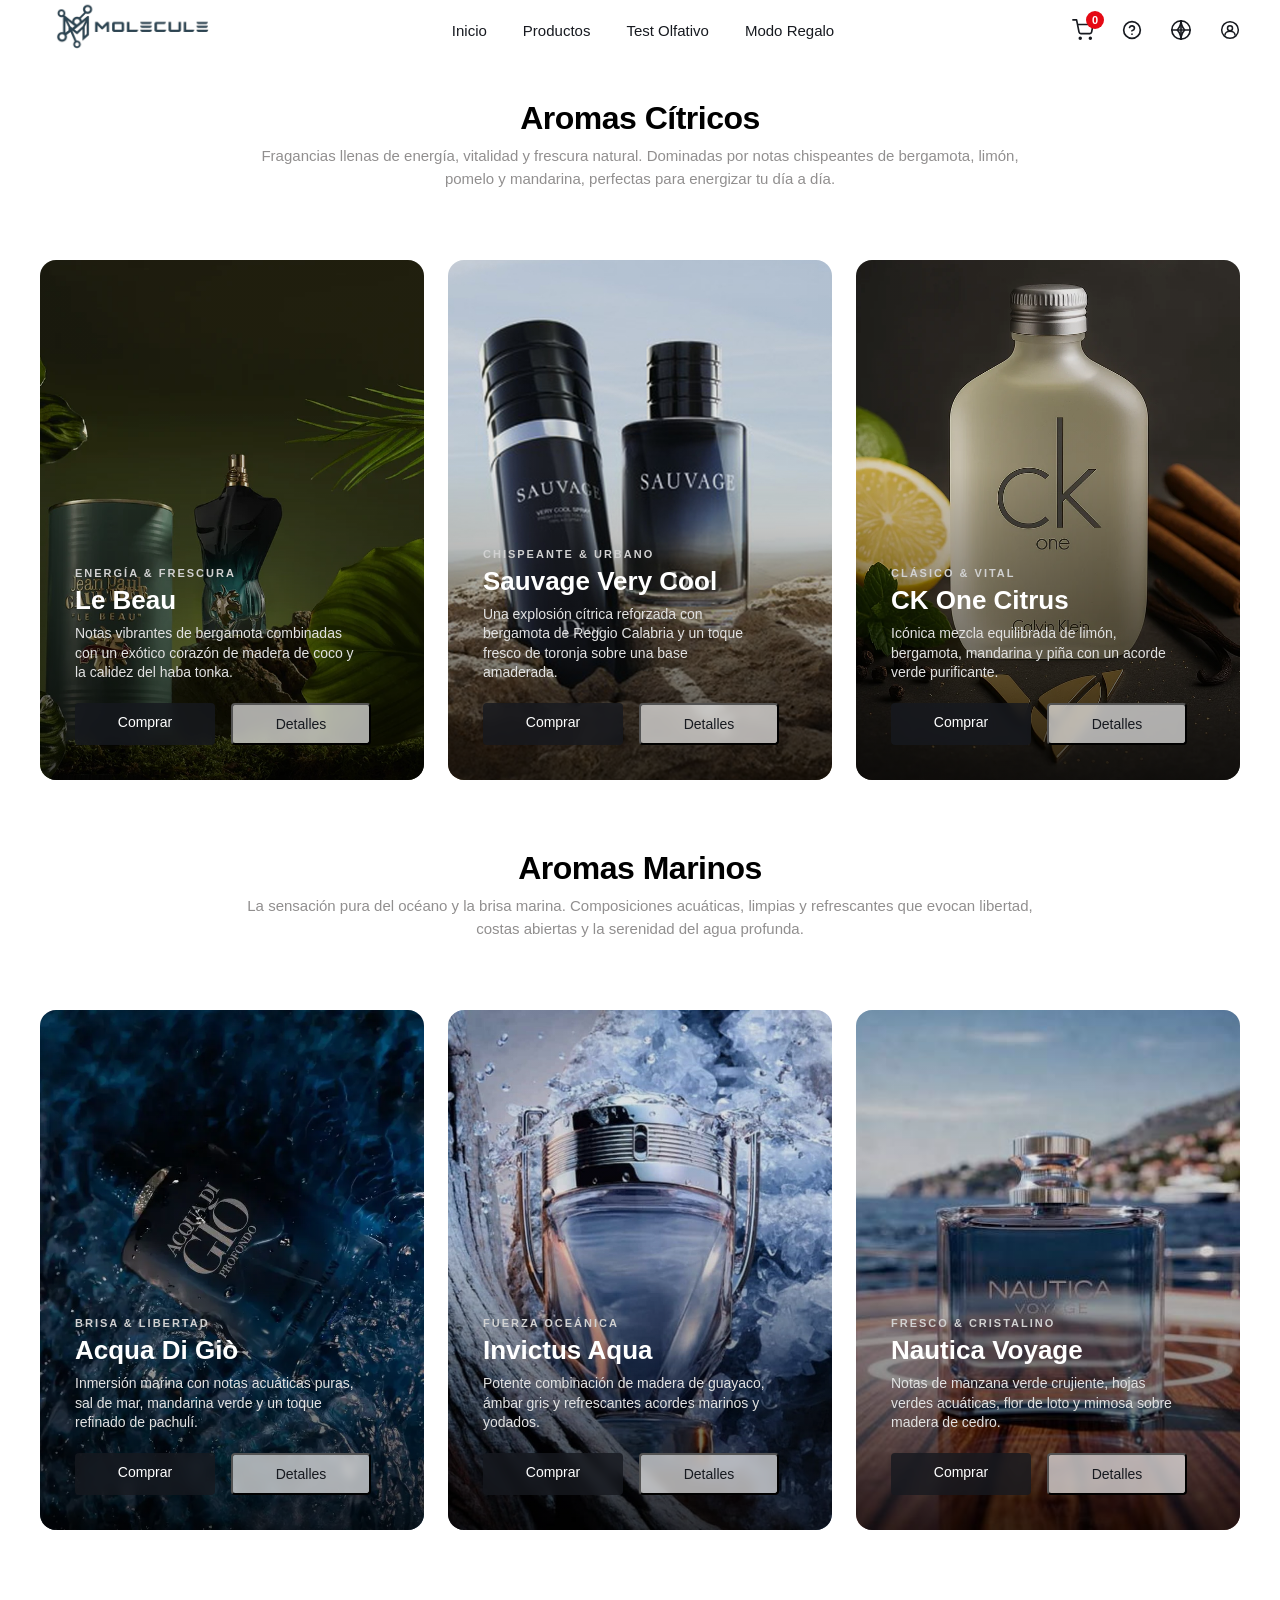
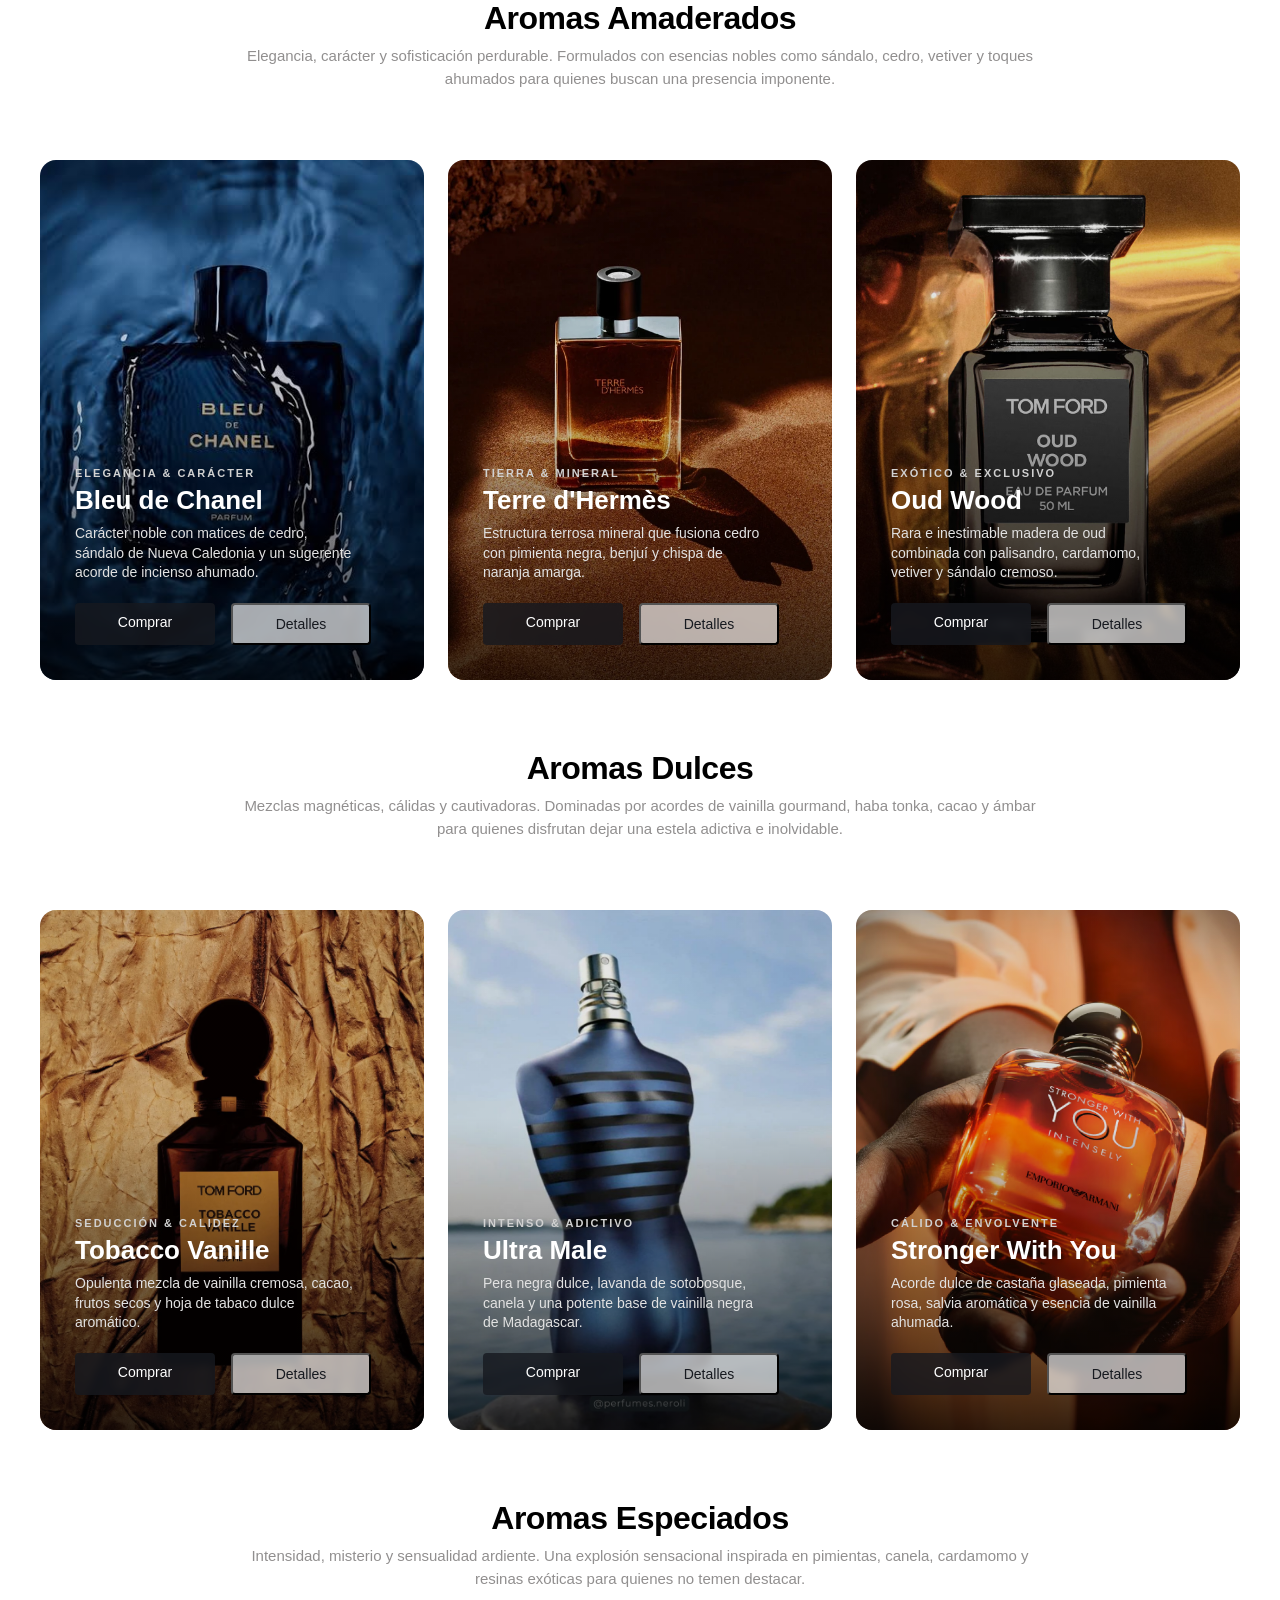
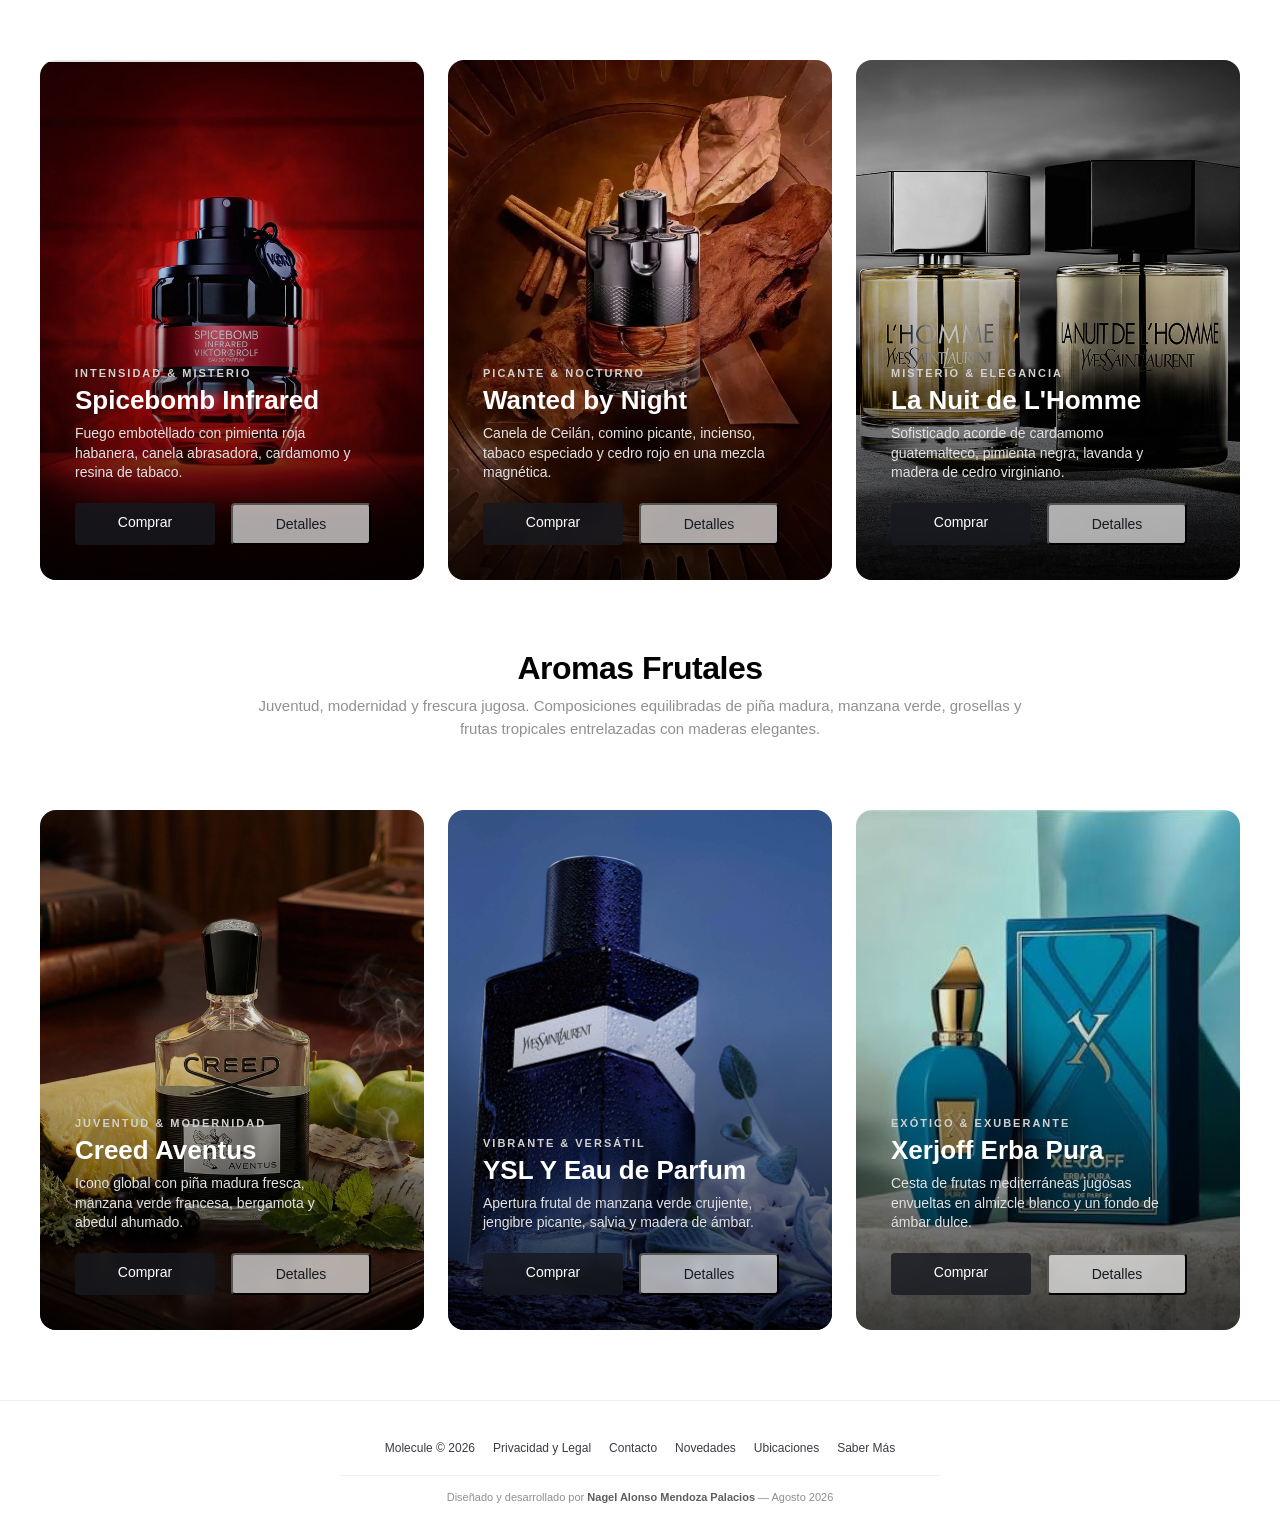
==== commit 7a74aeb1: "Add files via upload" ====
--- a/productos.html
+++ b/productos.html
@@ -19,8 +19,8 @@
         <ul>
             <li><a href="index.html">Inicio</a></li>
             <li><a href="productos.html" class="active">Productos</a></li>
-            <li><a href="index.html#logros">Logros</a></li>
-            <li><a href="index.html#personalízalo">Personalízalo</a></li>
+            <li><a href="#" id="btnOpenQuiz">Test Olfativo</a></li>
+            <li><a href="#" id="btnOpenGift">Modo Regalo</a></li>
         </ul>
     </nav>
 
@@ -67,10 +67,12 @@
     
     <!-- CATEGORÍA 1: CÍTRICOS -->
     <section class="products-section">
+    <section id="citricos" class="products-section">
         <div class="section-title">
             <h2>Aromas Cítricos</h2>
             <p>Fragancias llenas de energía, vitalidad y frescura natural. Dominadas por notas chispeantes de bergamota, limón, pomelo y mandarina, perfectas para energizar tu día a día.</p>
         </div>
+        </section>
 
         <div class="products-grid-3">
             <div class="category-card">
@@ -147,8 +149,10 @@
     <!-- CATEGORÍA 2: MARINOS -->
     <section class="products-section">
         <div class="section-title">
+            <section id="marinos" class="products-section">
             <h2>Aromas Marinos</h2>
             <p>La sensación pura del océano y la brisa marina. Composiciones acuáticas, limpias y refrescantes que evocan libertad, costas abiertas y la serenidad del agua profunda.</p>
+            </section>
         </div>
 
         <div class="products-grid-3">
@@ -226,8 +230,10 @@
     <!-- CATEGORÍA 3: AMADERADOS -->
     <section class="products-section">
         <div class="section-title">
+            <section id="amaderados" class="products-section">
             <h2>Aromas Amaderados</h2>
             <p>Elegancia, carácter y sofisticación perdurable. Formulados con esencias nobles como sándalo, cedro, vetiver y toques ahumados para quienes buscan una presencia imponente.</p>
+            </section>
         </div>
 
         <div class="products-grid-3">
@@ -305,8 +311,10 @@
     <!-- CATEGORÍA 4: DULCES / ORIENTALES -->
     <section class="products-section">
         <div class="section-title">
+            <section id="dulces" class="products-section">
             <h2>Aromas Dulces</h2>
             <p>Mezclas magnéticas, cálidas y cautivadoras. Dominadas por acordes de vainilla gourmand, haba tonka, cacao y ámbar para quienes disfrutan dejar una estela adictiva e inolvidable.</p>
+            </section>
         </div>
 
         <div class="products-grid-3">
@@ -384,8 +392,10 @@
     <!-- CATEGORÍA 5: ESPECIADOS -->
     <section class="products-section">
         <div class="section-title">
+            <section id="especiados" class="products-section">
             <h2>Aromas Especiados</h2>
             <p>Intensidad, misterio y sensualidad ardiente. Una explosión sensacional inspirada en pimientas, canela, cardamomo y resinas exóticas para quienes no temen destacar.</p>
+            </section>
         </div>
 
         <div class="products-grid-3">
@@ -463,8 +473,10 @@
     <!-- CATEGORÍA 6: FRUTALES -->
     <section class="products-section">
         <div class="section-title">
+            <section id="frutales" class="products-section">
             <h2>Aromas Frutales</h2>
             <p>Juventud, modernidad y frescura jugosa. Composiciones equilibradas de piña madura, manzana verde, grosellas y frutas tropicales entrelazadas con maderas elegantes.</p>
+            </section>
         </div>
 
         <div class="products-grid-3">
@@ -630,5 +642,96 @@
 </script>
 <script type="text/javascript" src="//translate.google.com/translate_a/element.js?cb=googleTranslateElementInit"></script>
 
+<!-- MODAL TEST OLFATIVO -->
+<div id="quizModal" class="modal-overlay">
+    <div class="modal-container quiz-modal-container">
+        <button class="modal-close-btn" id="closeQuizModal">&times;</button>
+
+        <!-- CABECERA -->
+        <div class="quiz-header">
+            <span class="card-tag">Descubre tu Aroma</span>
+            <h2>Test Olfativo Molecule</h2>
+            <p>Responde 3 preguntas rápidas para encontrar tu fragancia ideal.</p>
+        </div>
+
+        <!-- CONTENIDO DEL QUIZ (Cambia dinámicamente) -->
+        <div id="quizContent" class="quiz-content">
+            <!-- Pregunta 1 -->
+            <div class="quiz-step active" data-step="1">
+                <h3>1. ¿En qué ocasión prefieres usar tu perfume?</h3>
+                <div class="quiz-options">
+                    <button class="quiz-opt-btn" data-value="diario">☀️ Uso diario y trabajo</button>
+                    <button class="quiz-opt-btn" data-value="noche">🌙 Citas y eventos de noche</button>
+                    <button class="quiz-opt-btn" data-value="deporte">🏋️ Deporte y días calurosos</button>
+                </div>
+            </div>
+
+            <!-- Pregunta 2 -->
+            <div class="quiz-step" data-step="2">
+                <h3>2. ¿Qué sensación buscas al aplicar tu fragancia?</h3>
+                <div class="quiz-options">
+                    <button class="quiz-opt-btn" data-value="frescura">🍃 Frescura intensa y energía</button>
+                    <button class="quiz-opt-btn" data-value="elegancia">🪵 Elegancia, misterio y carácter</button>
+                    <button class="quiz-opt-btn" data-value="dulzura">🍯 Dulzura, calidez y seducción</button>
+                </div>
+            </div>
+
+            <!-- Pregunta 3 -->
+            <div class="quiz-step" data-step="3">
+                <h3>3. ¿Cuál de estos aromas te atrae más?</h3>
+                <div class="quiz-options">
+                    <button class="quiz-opt-btn" data-value="citricos">🍋 Cítricos y notas marinas</button>
+                    <button class="quiz-opt-btn" data-value="maderas">🌲 Maderas secas y especias</button>
+                    <button class="quiz-opt-btn" data-value="vainilla">🍦 Vainilla, ámbar y frutas</button>
+                </div>
+            </div>
+
+            <!-- RESULTADO FINAL -->
+            <div id="quizResult" class="quiz-result" style="display: none;">
+                <span class="card-tag">Tu Resultado Ideal</span>
+                <h3 id="resultPerfumeName">Le Beau - Jean Paul Gaultier</h3>
+                <p id="resultPerfumeDesc">Un viaje olfativo que inicia con la frescura frutal de la bergamota y evoluciona hacia notas cálidas.</p>
+                <a id="resultPerfumeLink" href="productos.html#citricos" class="btn btn-primary" style="margin-top: 15px;">Ver Producto</a>
+            </div>
+        </div>
+    </div>
+</div>
+
+<!-- MODAL MODO REGALO -->
+<div id="giftModal" class="modal-overlay">
+    <div class="modal-container gift-modal-container">
+        <button class="modal-close-btn" id="closeGiftModal">&times;</button>
+
+        <div class="gift-header">
+            <span class="card-tag">Experiencia Especial</span>
+            <h2>Modo Regalo Molecule</h2>
+            <p>Convierte tu pedido en un obsequio inolvidable con nuestros detalles exclusivos.</p>
+        </div>
+
+        <form id="giftForm" class="gift-form">
+            <div class="input-group">
+                <label for="giftBoxType">1. Elige tu tipo de empaque</label>
+                <select id="giftBoxType" class="gift-select">
+                    <option value="classic">Caja Negra Clásica Molecule (Gratis)</option>
+                    <option value="luxury">Caja de Lujo Dorada con Listón (+ $3.50)</option>
+                    <option value="eco">Bolsa de Regalo Ecológica de Terciopelo (+ $2.00)</option>
+                </select>
+            </div>
+
+            <div class="input-group">
+                <label for="giftRecipient">2. Nombre de la persona que recibe</label>
+                <input type="text" id="giftRecipient" placeholder="Ej. Sofía Mendoza" required>
+            </div>
+
+            <div class="input-group">
+                <label for="giftMessage">3. Dedicatoria en Tarjeta Impresa</label>
+                <textarea id="giftMessage" rows="3" placeholder="Escribe tu mensaje especial aquí... (Máx. 250 caracteres)" maxlength="250"></textarea>
+            </div>
+
+            <button type="submit" class="btn btn-primary btn-block">Aplicar Modo Regalo</button>
+        </form>
+    </div>
+</div>
+
 </body>
 </html>
--- a/styles.css
+++ b/styles.css
@@ -1,3 +1,8 @@
+html {
+    scroll-behavior: smooth;
+    /* Evita que el menú fijo (navbar) tape el título de la sección */
+    scroll-padding-top: 80px; 
+}
 * {
     margin: 0;
     padding: 0;
@@ -1114,4 +1119,385 @@
 
 .goog-te-gadget-icon {
     display: none !important;
+}
+.slider-btn {
+  background-color: #c4c4c4; /* El tono gris de tus botones */
+  border: none;
+  border-radius: 12px;       /* Bordes redondeados */
+  width: 45px;
+  height: 45px;
+  
+  /* Centrado perfecto del símbolo */
+  display: inline-flex;
+  align-items: center;
+  justify-content: center;
+  
+  font-size: 18px;
+  font-weight: bold;
+  color: #1a1a1a;
+  cursor: pointer;
+  transition: background-color 0.2s ease;
+  
+  /* Evita que elementos hijo se oculten o corten */
+  overflow: visible;
+  line-height: 1;
+}
+
+.slider-btn:hover {
+  background-color: #a8a8a8;
+}   
+/* --- MODAL MI CUENTA --- */
+.account-modal-container {
+    max-width: 400px;
+    padding: 30px;
+}
+
+.account-tabs {
+    display: flex;
+    border-bottom: 1px solid rgba(255, 255, 255, 0.1);
+    margin-bottom: 20px;
+}
+
+.tab-btn {
+    flex: 1;
+    background: transparent;
+    border: none;
+    color: #888888;
+    padding: 10px;
+    font-size: 15px;
+    font-weight: 600;
+    cursor: pointer;
+    border-bottom: 2px solid transparent;
+    transition: all 0.3s ease;
+}
+
+.tab-btn.active {
+    color: #ffffff;
+    border-bottom-color: #ffffff;
+}
+
+.account-form {
+    display: none;
+    flex-direction: column;
+    gap: 15px;
+}
+
+.account-form.active {
+    display: flex;
+}
+
+.input-group {
+    display: flex;
+    flex-direction: column;
+    gap: 6px;
+    text-align: left;
+}
+
+.input-group label {
+    font-size: 13px;
+    color: #cccccc;
+}
+
+.input-group input {
+    background: rgba(255, 255, 255, 0.05);
+    border: 1px solid rgba(255, 255, 255, 0.15);
+    color: #ffffff;
+    padding: 10px 14px;
+    border-radius: 6px;
+    font-size: 14px;
+    outline: none;
+}
+
+.input-group input:focus {
+    border-color: #ffffff;
+}
+
+.btn-block {
+    width: 100%;
+    margin-top: 10px;
+}
+
+/* --- MENÚ DESPLEGABLE PERFIL --- */
+.user-dropdown {
+    position: absolute;
+    top: 70px;
+    right: 20px;
+    background: #1a1a1a;
+    border: 1px solid rgba(255, 255, 255, 0.1);
+    border-radius: 8px;
+    width: 200px;
+    box-shadow: 0 10px 25px rgba(0,0,0,0.5);
+    display: none;
+    z-index: 1000;
+    overflow: hidden;
+}
+
+.user-dropdown.active {
+    display: block;
+}
+
+.dropdown-header {
+    padding: 12px 15px;
+    background: rgba(255, 255, 255, 0.05);
+    border-bottom: 1px solid rgba(255, 255, 255, 0.1);
+    font-size: 14px;
+    color: #ffffff;
+}
+
+.dropdown-menu-list {
+    list-style: none;
+    padding: 5px 0;
+    margin: 0;
+}
+
+.dropdown-menu-list li a,
+.dropdown-menu-list li button {
+    display: flex;
+    align-items: center;
+    gap: 10px;
+    width: 100%;
+    padding: 10px 15px;
+    color: #cccccc;
+    text-decoration: none;
+    font-size: 14px;
+    background: transparent;
+    border: none;
+    cursor: pointer;
+    text-align: left;
+    transition: background 0.2s ease;
+}
+
+.dropdown-menu-list li a:hover,
+.dropdown-menu-list li button:hover {
+    background: rgba(255, 255, 255, 0.1);
+    color: #ffffff;
+}
+
+.dropdown-menu-list .divider {
+    height: 1px;
+    background: rgba(255, 255, 255, 0.1);
+    margin: 5px 0;
+}
+/* --- MODAL TEST OLFATIVO --- */
+.quiz-modal-container {
+    max-width: 480px;
+    padding: 30px;
+    text-align: center;
+}
+
+.quiz-header h2 {
+    font-size: 1.5rem;
+    margin: 8px 0;
+    color: #ffffff;
+}
+
+.quiz-header p {
+    font-size: 0.9rem;
+    color: #aaaaaa;
+    margin-bottom: 25px;
+}
+
+.quiz-step {
+    display: none;
+}
+
+.quiz-step.active {
+    display: block;
+}
+
+.quiz-step h3 {
+    font-size: 1.1rem;
+    color: #ffffff;
+    margin-bottom: 20px;
+}
+
+.quiz-options {
+    display: flex;
+    flex-direction: column;
+    gap: 12px;
+}
+
+.quiz-opt-btn {
+    background: rgba(255, 255, 255, 0.05);
+    border: 1px solid rgba(255, 255, 255, 0.15);
+    color: #ffffff;
+    padding: 14px 18px;
+    border-radius: 8px;
+    font-size: 0.95rem;
+    cursor: pointer;
+    text-align: left;
+    transition: all 0.3s ease;
+}
+
+.quiz-opt-btn:hover {
+    background: #ffffff;
+    color: #000000;
+    border-color: #ffffff;
+    transform: translateY(-2px);
+}
+
+/* Resultado */
+.quiz-result {
+    padding: 15px;
+    background: rgba(255, 255, 255, 0.03);
+    border: 1px solid rgba(255, 255, 255, 0.1);
+    border-radius: 10px;
+}
+
+.quiz-result h3 {
+    font-size: 1.3rem;
+    color: #ffffff;
+    margin: 10px 0 5px 0;
+}
+
+.quiz-result p {
+    font-size: 0.9rem;
+    color: #cccccc;
+}
+/* --- MODAL MODO REGALO --- */
+.gift-modal-container {
+    max-width: 440px;
+    padding: 30px;
+    text-align: center;
+}
+
+.gift-header {
+    margin-bottom: 20px;
+}
+
+.gift-header h2 {
+    font-size: 1.4rem;
+    color: #ffffff;
+    margin: 6px 0;
+}
+
+.gift-header p {
+    font-size: 0.85rem;
+    color: #aaaaaa;
+}
+
+.gift-form {
+    display: flex;
+    flex-direction: column;
+    gap: 15px;
+    text-align: left;
+}
+
+.gift-select {
+    background: rgba(255, 255, 255, 0.05);
+    border: 1px solid rgba(255, 255, 255, 0.15);
+    color: #ffffff;
+    padding: 10px 14px;
+    border-radius: 6px;
+    font-size: 14px;
+    outline: none;
+    cursor: pointer;
+}
+
+.gift-select option {
+    background: #1a1a1a;
+    color: #ffffff;
+}
+
+.gift-form textarea {
+    background: rgba(255, 255, 255, 0.05);
+    border: 1px solid rgba(255, 255, 255, 0.15);
+    color: #ffffff;
+    padding: 10px 14px;
+    border-radius: 6px;
+    font-size: 14px;
+    outline: none;
+    resize: none;
+    font-family: inherit;
+}
+
+.gift-form textarea:focus,
+.gift-select:focus {
+    border-color: #ffffff;
+}
+/* --- BUSCADOR EN EL MENÚ --- */
+.search-nav-btn {
+    display: flex !important;
+    align-items: center;
+    color: #000000 !important;
+    transition: color 0.3s ease;
+}
+
+.search-nav-btn:hover {
+    color: #000000 !important;
+}
+
+/* --- MODAL DE BÚSQUEDA --- */
+.search-modal-container {
+    max-width: 480px;
+    padding: 30px;
+}
+
+.search-header {
+    text-align: center;
+    margin-bottom: 20px;
+}
+
+.search-header h2 {
+    font-size: 1.4rem;
+    color: #ffffff;
+    margin-bottom: 5px;
+}
+
+.search-header p {
+    font-size: 0.85rem;
+    color: #000000;
+}
+
+.search-box-wrapper {
+    display: flex;
+    gap: 10px;
+    margin-bottom: 20px;
+}
+
+.search-box-wrapper input {
+    flex: 1;
+    background: rgba(255, 255, 255, 0.05);
+    border: 1px solid rgba(255, 255, 255, 0.15);
+    color: #ffffff;
+    padding: 12px 16px;
+    border-radius: 8px;
+    font-size: 15px;
+    outline: none;
+}
+
+.search-box-wrapper input:focus {
+    border-color: #ffffff;
+}
+
+.search-results-container {
+    max-height: 250px;
+    overflow-y: auto;
+    display: flex;
+    flex-direction: column;
+    gap: 8px;
+}
+
+.search-placeholder-text {
+    text-align: center;
+    color: #777777;
+    font-size: 0.9rem;
+    padding: 20px 0;
+}
+
+.search-result-item {
+    background: rgba(255, 255, 255, 0.03);
+    border: 1px solid rgba(255, 255, 255, 0.08);
+    padding: 10px 14px;
+    border-radius: 6px;
+    color: #ffffff;
+    text-decoration: none;
+    display: flex;
+    justify-content: space-between;
+    align-items: center;
+    transition: background 0.2s ease;
+}
+
+.search-result-item:hover {
+    background: rgba(255, 255, 255, 0.08);
 }
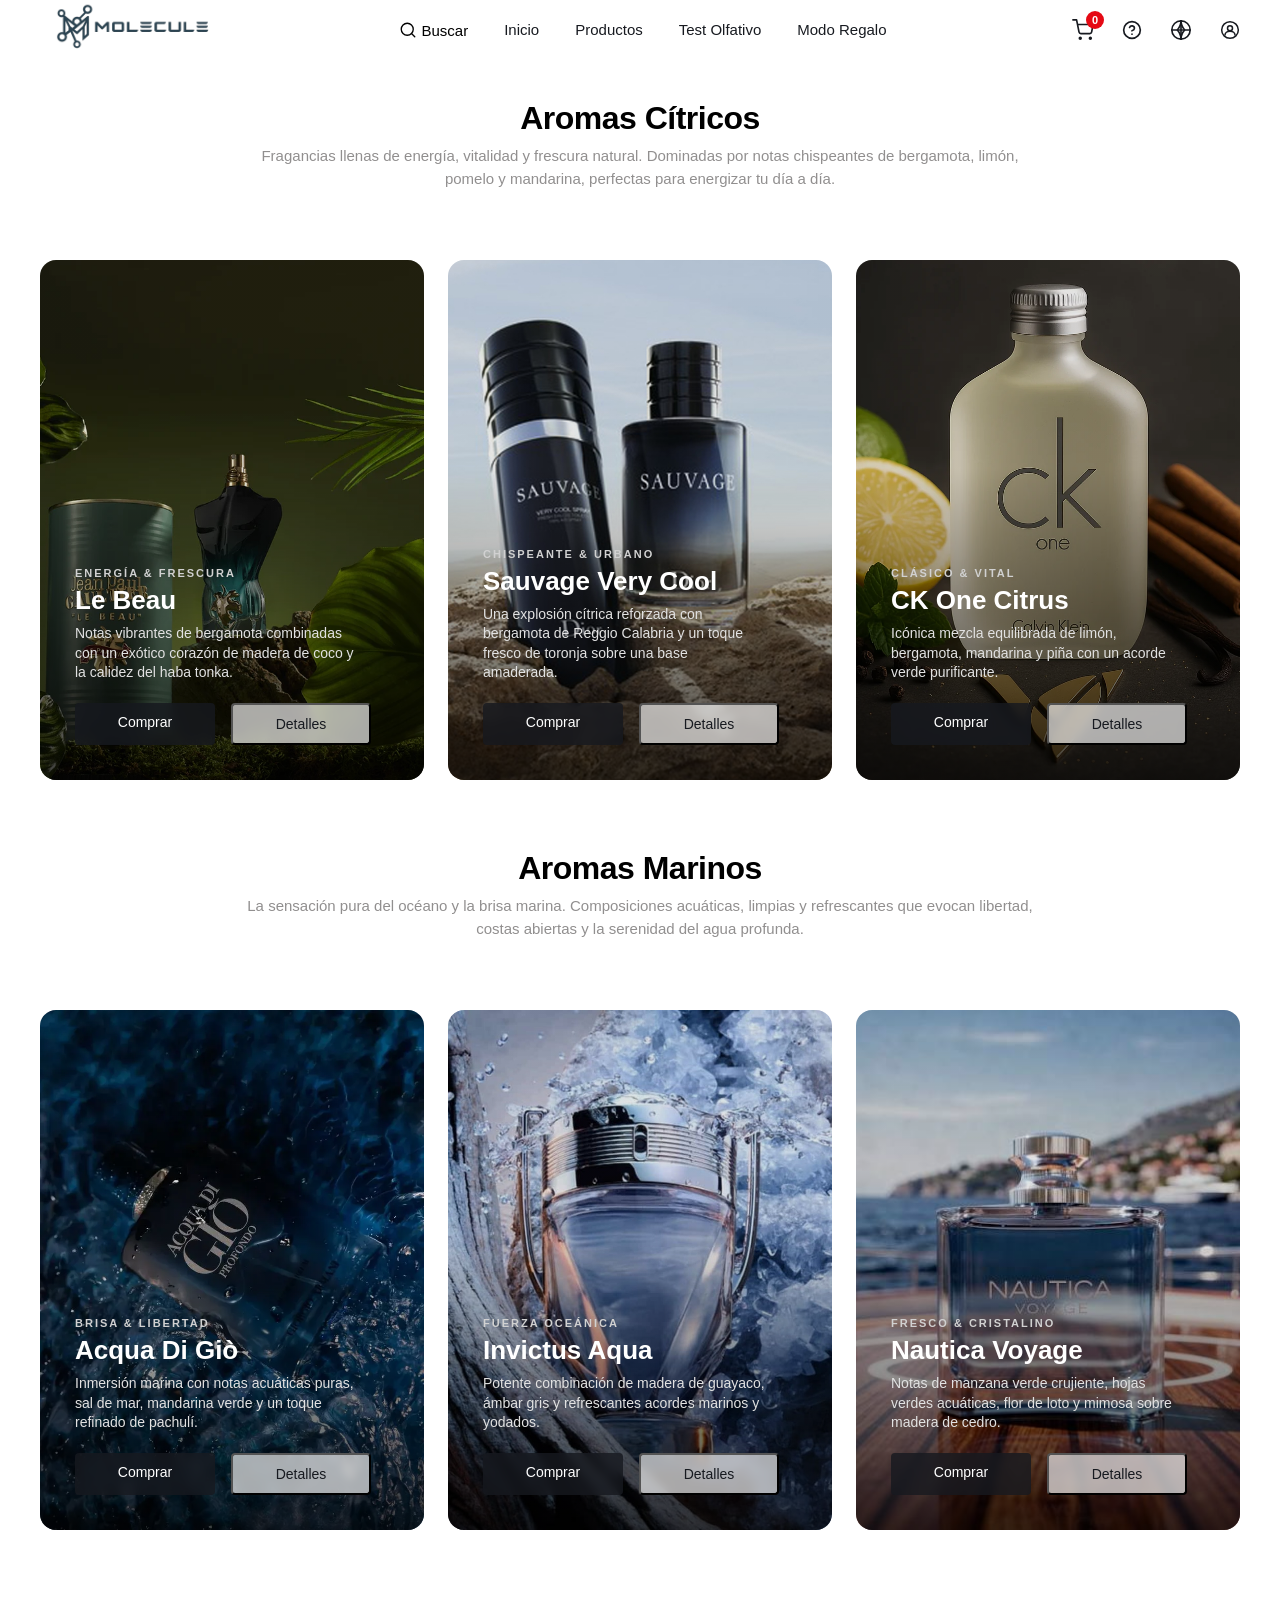
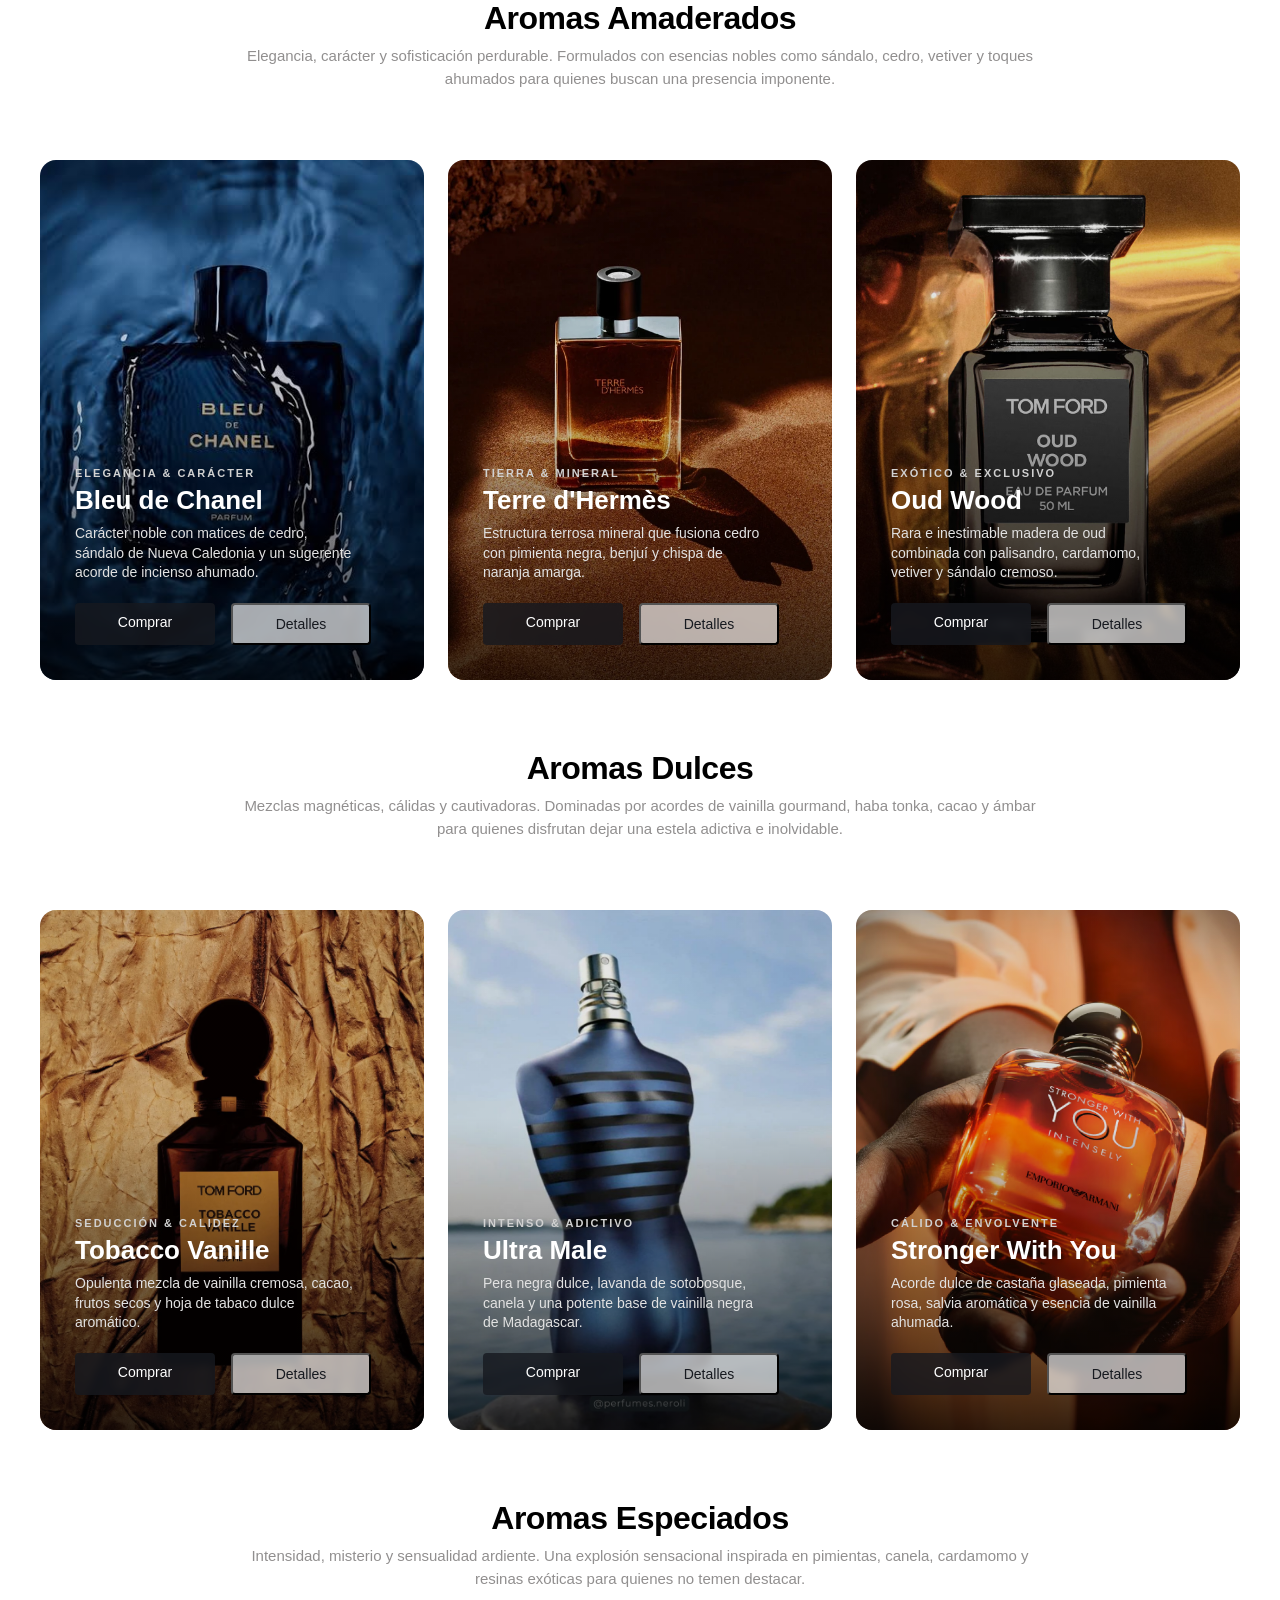
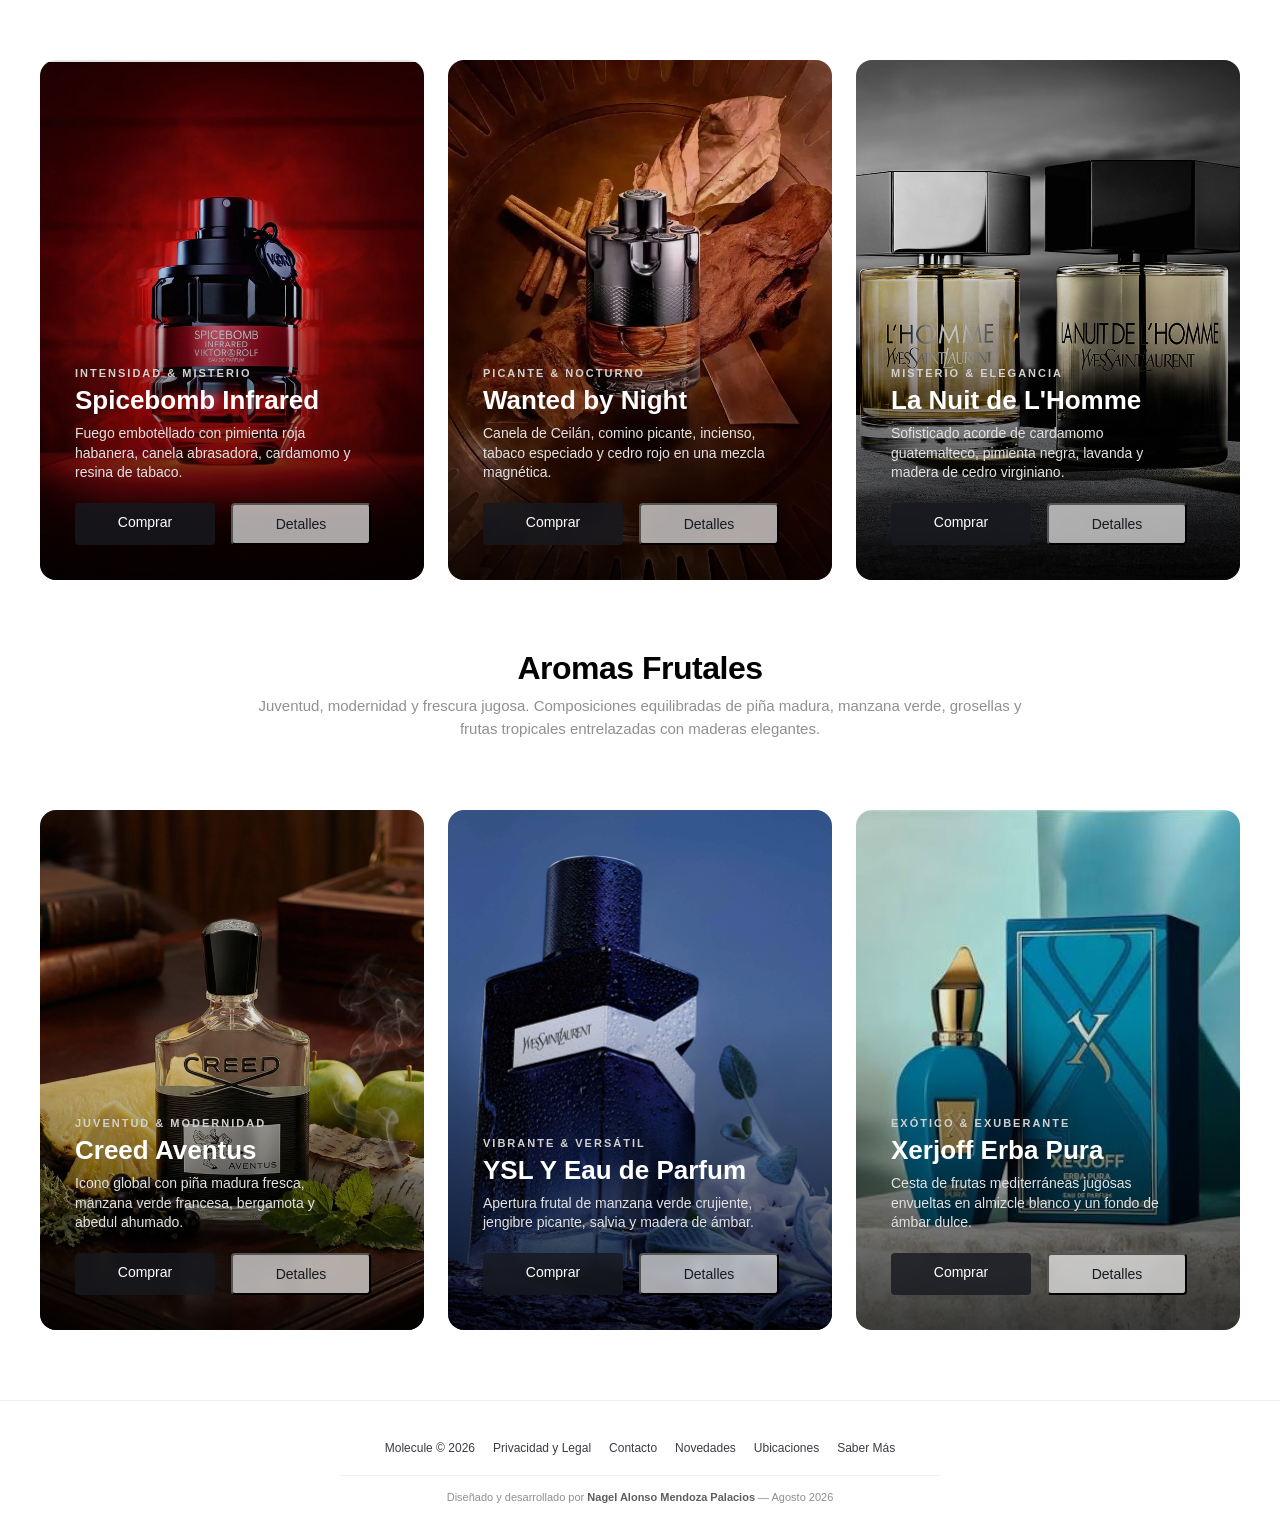
==== commit 0a397ca8: "Update productos.html" ====
--- a/productos.html
+++ b/productos.html
@@ -17,6 +17,15 @@
 
     <nav class="nav-menu">
         <ul>
+            <li>
+                <a href="#" id="btnOpenSearch" class="search-nav-btn" title="Buscar perfume">
+                    <svg viewBox="0 0 24 24" fill="none" stroke="currentColor" stroke-width="1.8" stroke-linecap="round" stroke-linejoin="round" style="width: 18px; height: 18px; vertical-align: middle; margin-right: 4px;">
+                        <circle cx="11" cy="11" r="8"></circle>
+                        <line x1="21" y1="21" x2="16.65" y2="16.65"></line>
+                    </svg>
+                    Buscar
+                </a>
+            </li>
             <li><a href="index.html">Inicio</a></li>
             <li><a href="productos.html" class="active">Productos</a></li>
             <li><a href="#" id="btnOpenQuiz">Test Olfativo</a></li>
@@ -24,6 +33,27 @@
         </ul>
     </nav>
 
+    <div id="searchModal" class="modal-overlay">
+        <div class="modal-container search-modal-container">
+            <button class="modal-close-btn" id="closeSearchModal">&times;</button>
+        
+            <div class="search-header">
+                <h2>Buscador Molecule</h2>
+                <p>Encuentra tu fragancia o nota preferida al instante</p>
+            </div>
+
+            <div class="search-box-wrapper">
+                <input type="text" id="searchInput" placeholder="Ej. Cítricos, Le Beau, Vainilla..." autocomplete="off">
+                <button id="executeSearchBtn" class="btn btn-primary">Buscar</button>
+            </div>
+
+            <!-- Resultados de búsqueda simulados -->
+            <div id="searchResults" class="search-results-container">
+                <p class="search-placeholder-text">Escribe algo para comenzar la búsqueda...</p>
+            </div>
+        </div>
+    </div>
+    
     <div class="navbar-icons">
 
         <button id="cartIconBtn" class="cart-icon-btn" title="Carrito de Compras">
@@ -734,4 +764,4 @@
 </div>
 
 </body>
-</html>+</html>
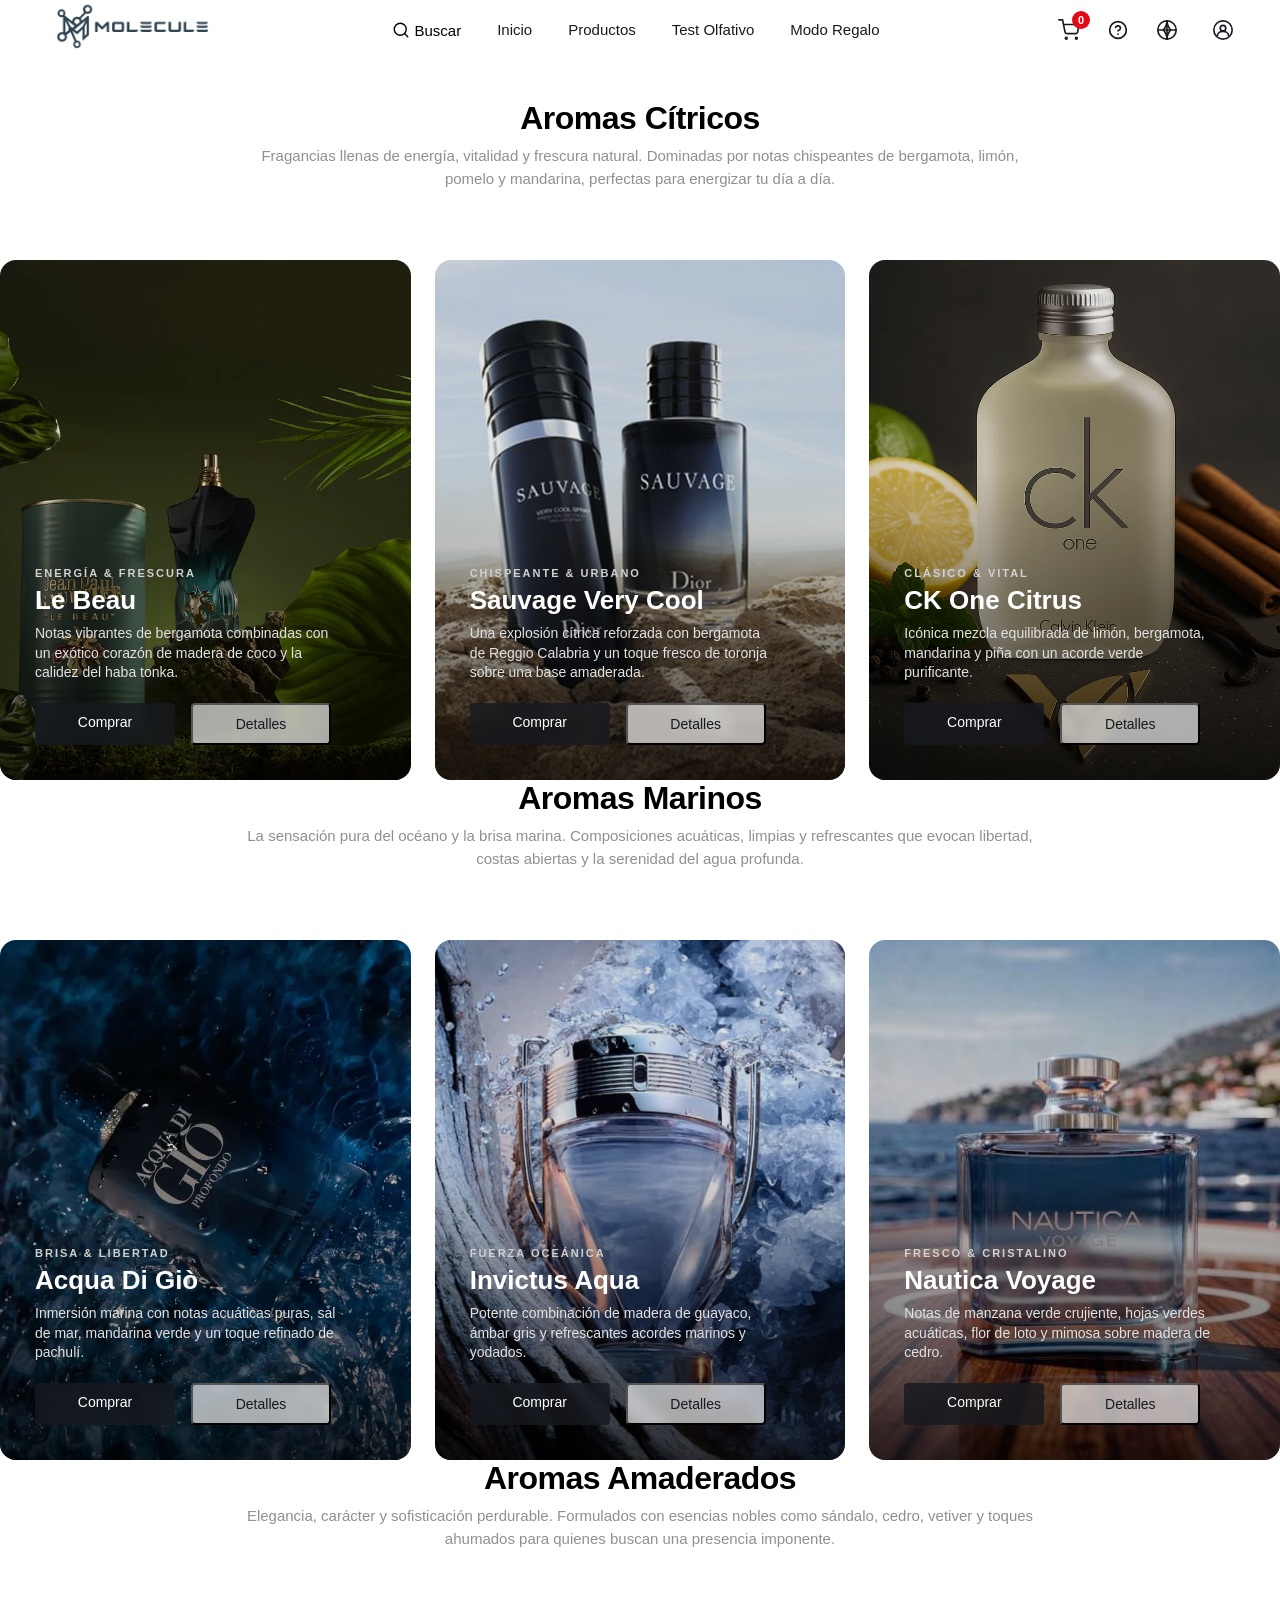
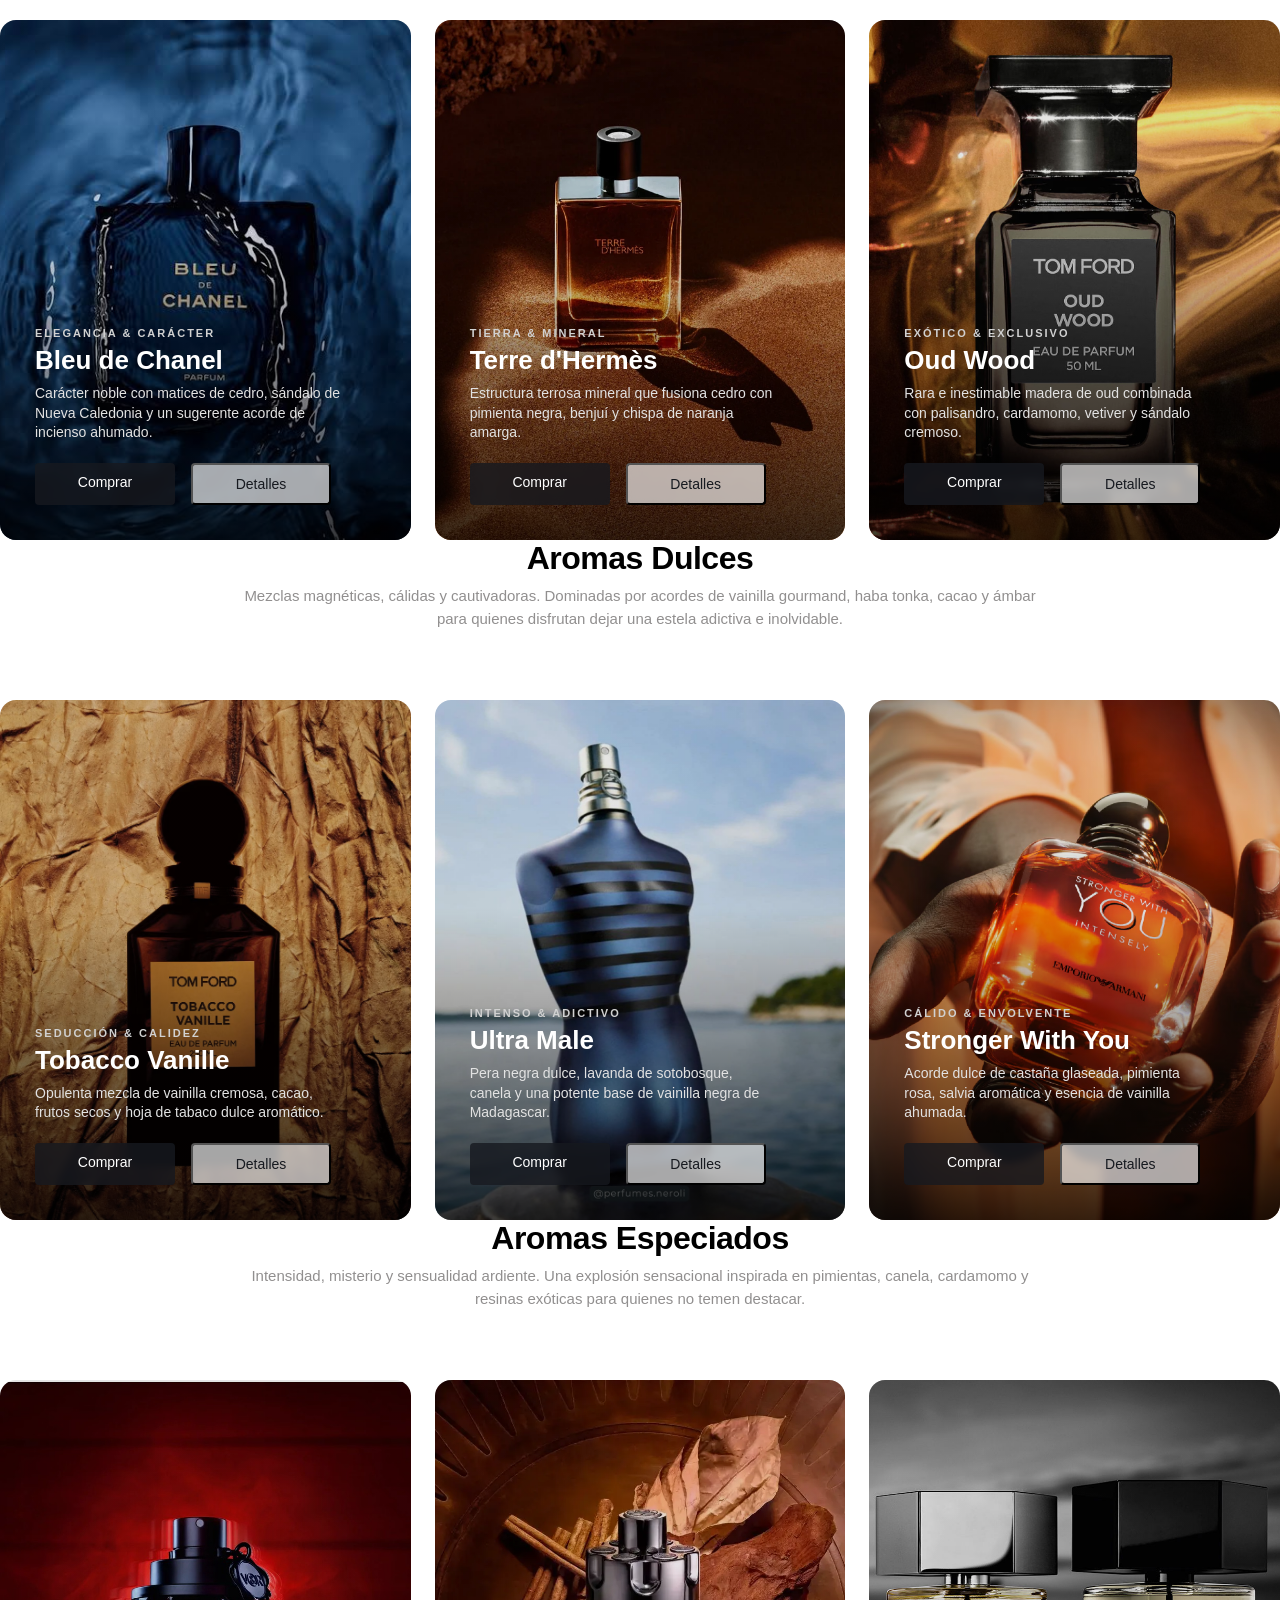
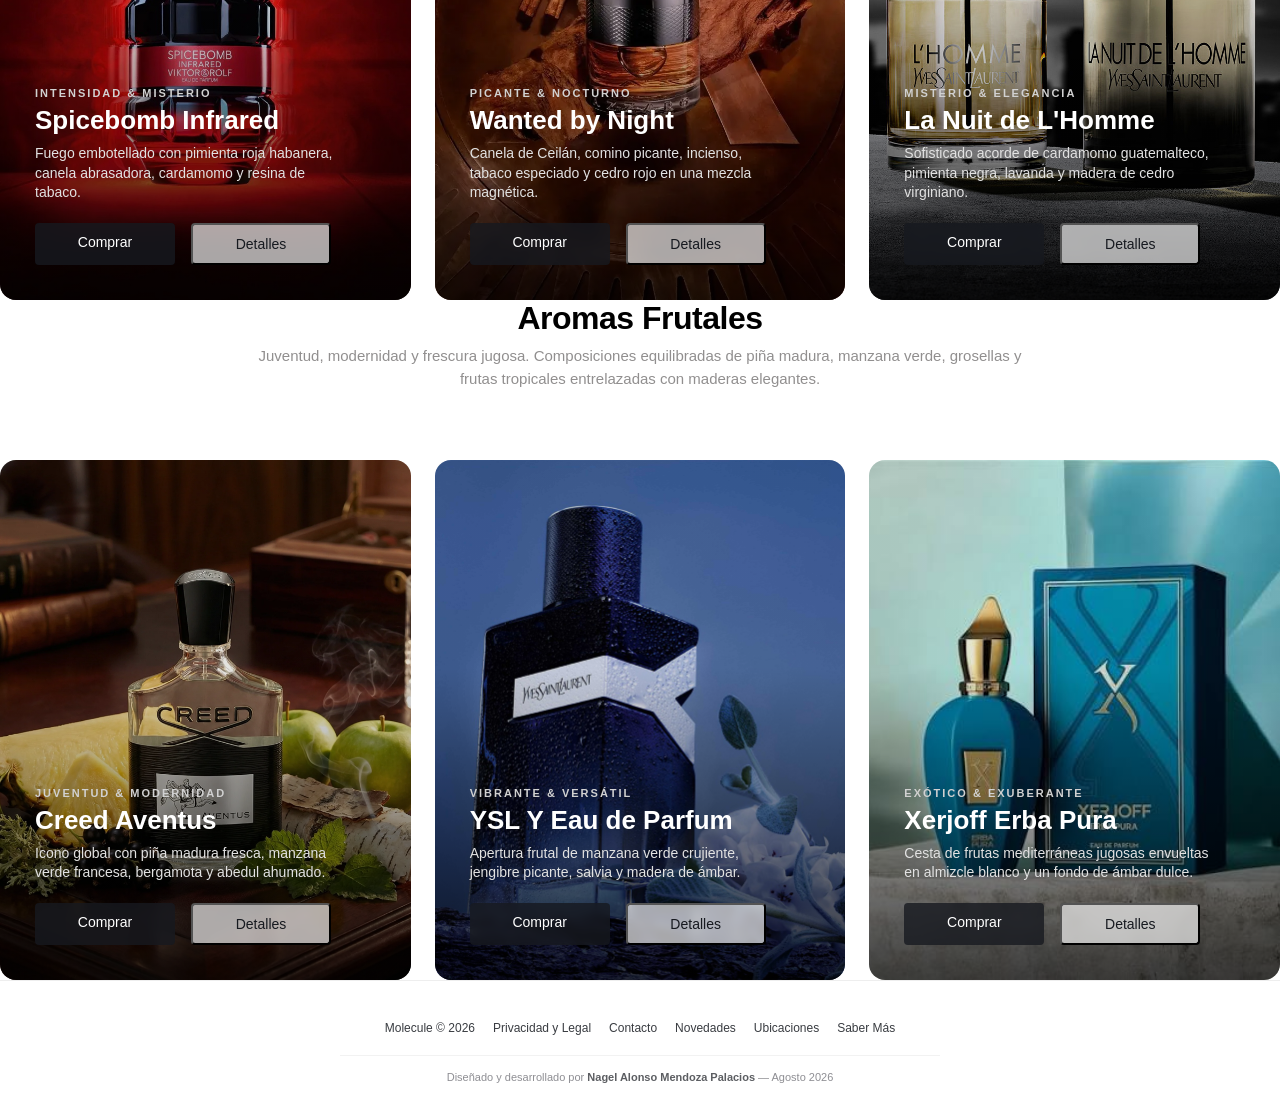
==== commit ecd02422: "Add files via upload" ====
--- a/productos.html
+++ b/productos.html
@@ -1,6 +1,8 @@
 <!DOCTYPE html>
 <html lang="es">
 <head>
+    <link rel="icon" href="moleculeMb.png" media="(prefers-color-scheme: dark)">
+    <link rel="icon" href="moleculeMn.png" media="(prefers-color-scheme: light)">
     <meta charset="UTF-8">
     <meta name="viewport" content="width=device-width, initial-scale=1.0">
     <title>Productos - Molecule</title>
@@ -53,7 +55,7 @@
             </div>
         </div>
     </div>
-    
+
     <div class="navbar-icons">
 
         <button id="cartIconBtn" class="cart-icon-btn" title="Carrito de Compras">
@@ -83,20 +85,19 @@
             </svg>
         </button>
         
-        <a href="#cuenta" class="icon-link" title="Mi Cuenta">
+        <button id="accountIconBtn" class="cart-icon-btn icon-link" title="Mi Cuenta" style="background: none; border: none; cursor: pointer;">
             <svg viewBox="0 0 24 24" fill="none" stroke="currentColor" stroke-width="1.8" stroke-linecap="round">
                 <circle cx="12" cy="12" r="10"/>
                 <circle cx="12" cy="10" r="3"/>
                 <path d="M6 18c0-2.5 2.5-4.5 6-4.5s6 2 6 4.5"/>
             </svg>
-        </a>
+        </button>
     </div>
 </header>
 
 <main class="products-page-main">
     
     <!-- CATEGORÍA 1: CÍTRICOS -->
-    <section class="products-section">
     <section id="citricos" class="products-section">
         <div class="section-title">
             <h2>Aromas Cítricos</h2>
@@ -177,9 +178,8 @@
     </section>
 
     <!-- CATEGORÍA 2: MARINOS -->
-    <section class="products-section">
+    <section id="marinos" class="products-section">
         <div class="section-title">
-            <section id="marinos" class="products-section">
             <h2>Aromas Marinos</h2>
             <p>La sensación pura del océano y la brisa marina. Composiciones acuáticas, limpias y refrescantes que evocan libertad, costas abiertas y la serenidad del agua profunda.</p>
             </section>
@@ -258,9 +258,8 @@
     </section>
 
     <!-- CATEGORÍA 3: AMADERADOS -->
-    <section class="products-section">
+    <section id="amaderados" class="products-section">
         <div class="section-title">
-            <section id="amaderados" class="products-section">
             <h2>Aromas Amaderados</h2>
             <p>Elegancia, carácter y sofisticación perdurable. Formulados con esencias nobles como sándalo, cedro, vetiver y toques ahumados para quienes buscan una presencia imponente.</p>
             </section>
@@ -339,9 +338,8 @@
     </section>
 
     <!-- CATEGORÍA 4: DULCES / ORIENTALES -->
-    <section class="products-section">
+    <section id="dulces" class="products-section">
         <div class="section-title">
-            <section id="dulces" class="products-section">
             <h2>Aromas Dulces</h2>
             <p>Mezclas magnéticas, cálidas y cautivadoras. Dominadas por acordes de vainilla gourmand, haba tonka, cacao y ámbar para quienes disfrutan dejar una estela adictiva e inolvidable.</p>
             </section>
@@ -420,9 +418,8 @@
     </section>
 
     <!-- CATEGORÍA 5: ESPECIADOS -->
-    <section class="products-section">
+    <section id="especiados" class="products-section">
         <div class="section-title">
-            <section id="especiados" class="products-section">
             <h2>Aromas Especiados</h2>
             <p>Intensidad, misterio y sensualidad ardiente. Una explosión sensacional inspirada en pimientas, canela, cardamomo y resinas exóticas para quienes no temen destacar.</p>
             </section>
@@ -501,9 +498,8 @@
     </section>
 
     <!-- CATEGORÍA 6: FRUTALES -->
-    <section class="products-section">
+    <section id="frutales" class="products-section">
         <div class="section-title">
-            <section id="frutales" class="products-section">
             <h2>Aromas Frutales</h2>
             <p>Juventud, modernidad y frescura jugosa. Composiciones equilibradas de piña madura, manzana verde, grosellas y frutas tropicales entrelazadas con maderas elegantes.</p>
             </section>
@@ -672,6 +668,62 @@
 </script>
 <script type="text/javascript" src="//translate.google.com/translate_a/element.js?cb=googleTranslateElementInit"></script>
 
+<!-- MODAL DE INICIO DE SESIÓN Y REGISTRO -->
+<div id="accountModal" class="modal-overlay">
+    <div class="modal-container account-modal-container">
+        <button class="modal-close-btn" id="closeAccountModal">&times;</button>
+        
+        <!-- Pestañas para alternar -->
+        <div class="account-tabs">
+            <button class="tab-btn active" id="tabLoginBtn">Iniciar Sesión</button>
+            <button class="tab-btn" id="tabRegisterBtn">Registrarse</button>
+        </div>
+
+        <!-- FORMULARIO LOGIN -->
+        <form id="loginForm" class="account-form active">
+            <div class="input-group">
+                <label for="loginEmail">Correo Electrónico</label>
+                <input type="email" id="loginEmail" placeholder="ejemplo@correo.com" required>
+            </div>
+            <div class="input-group">
+                <label for="loginPassword">Contraseña</label>
+                <input type="password" id="loginPassword" placeholder="••••••••" required>
+            </div>
+            <button type="submit" class="btn btn-primary btn-block">Ingresar</button>
+        </form>
+
+        <!-- FORMULARIO REGISTRO -->
+        <form id="registerForm" class="account-form">
+            <div class="input-group">
+                <label for="regName">Nombre Completo</label>
+                <input type="text" id="regName" placeholder="Tu Nombre" required>
+            </div>
+            <div class="input-group">
+                <label for="regEmail">Correo Electrónico</label>
+                <input type="email" id="regEmail" placeholder="ejemplo@correo.com" required>
+            </div>
+            <div class="input-group">
+                <label for="regPassword">Contraseña</label>
+                <input type="password" id="regPassword" placeholder="••••••••" required>
+            </div>
+            <button type="submit" class="btn btn-primary btn-block">Crear Cuenta</button>
+        </form>
+    </div>
+</div>
+
+<!-- MENÚ DESPLEGABLE DE USUARIO LOGUEADO -->
+<div id="userDropdown" class="user-dropdown">
+    <div class="dropdown-header">
+        <span class="user-greeting">¡Hola, <strong id="userNameDisplay">Usuario</strong>!</span>
+    </div>
+    <ul class="dropdown-menu-list">
+        <li><a href="#perfil" id="btnProfile"><i class="icon">👤</i> Mi Perfil</a></li>
+        <li><a href="#pedidos" id="btnOrders"><i class="icon">📦</i> Mis Pedidos</a></li>
+        <li class="divider"></li>
+        <li><button id="btnLogoutBtn" class="logout-btn"><i class="icon">🚪</i> Cerrar Sesión</button></li>
+    </ul>
+</div>
+
 <!-- MODAL TEST OLFATIVO -->
 <div id="quizModal" class="modal-overlay">
     <div class="modal-container quiz-modal-container">
@@ -764,4 +816,4 @@
 </div>
 
 </body>
-</html>
+</html>
--- a/styles.css
+++ b/styles.css
@@ -2,6 +2,15 @@
     scroll-behavior: smooth;
     /* Evita que el menú fijo (navbar) tape el título de la sección */
     scroll-padding-top: 80px; 
+}
+/* Tema oscuro */
+.logo {
+    content: url("moleculeMb.png");
+}
+
+/* Tema claro */
+.logo {
+    content: url("moleculeMn.png");
 }
 * {
     margin: 0;
@@ -1446,7 +1455,7 @@
 
 .search-header p {
     font-size: 0.85rem;
-    color: #000000;
+    color: #777777;
 }
 
 .search-box-wrapper {
